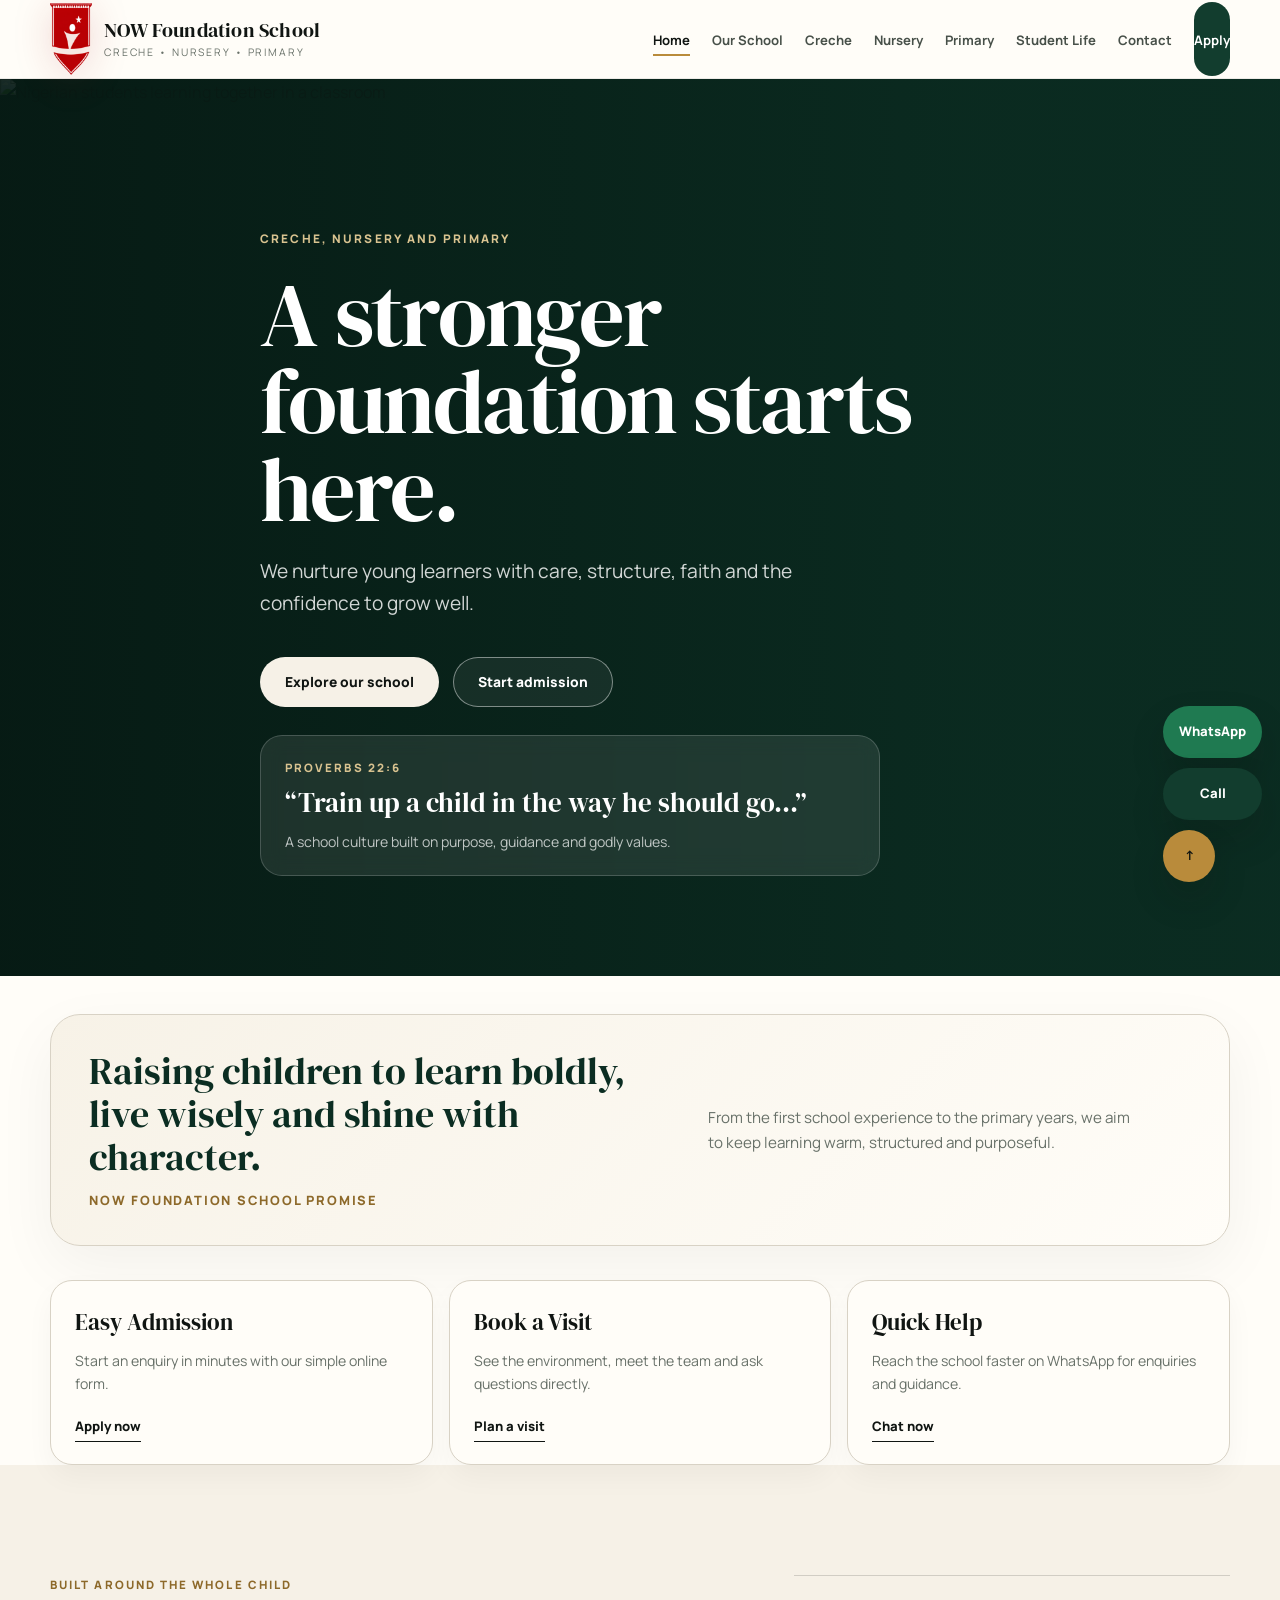
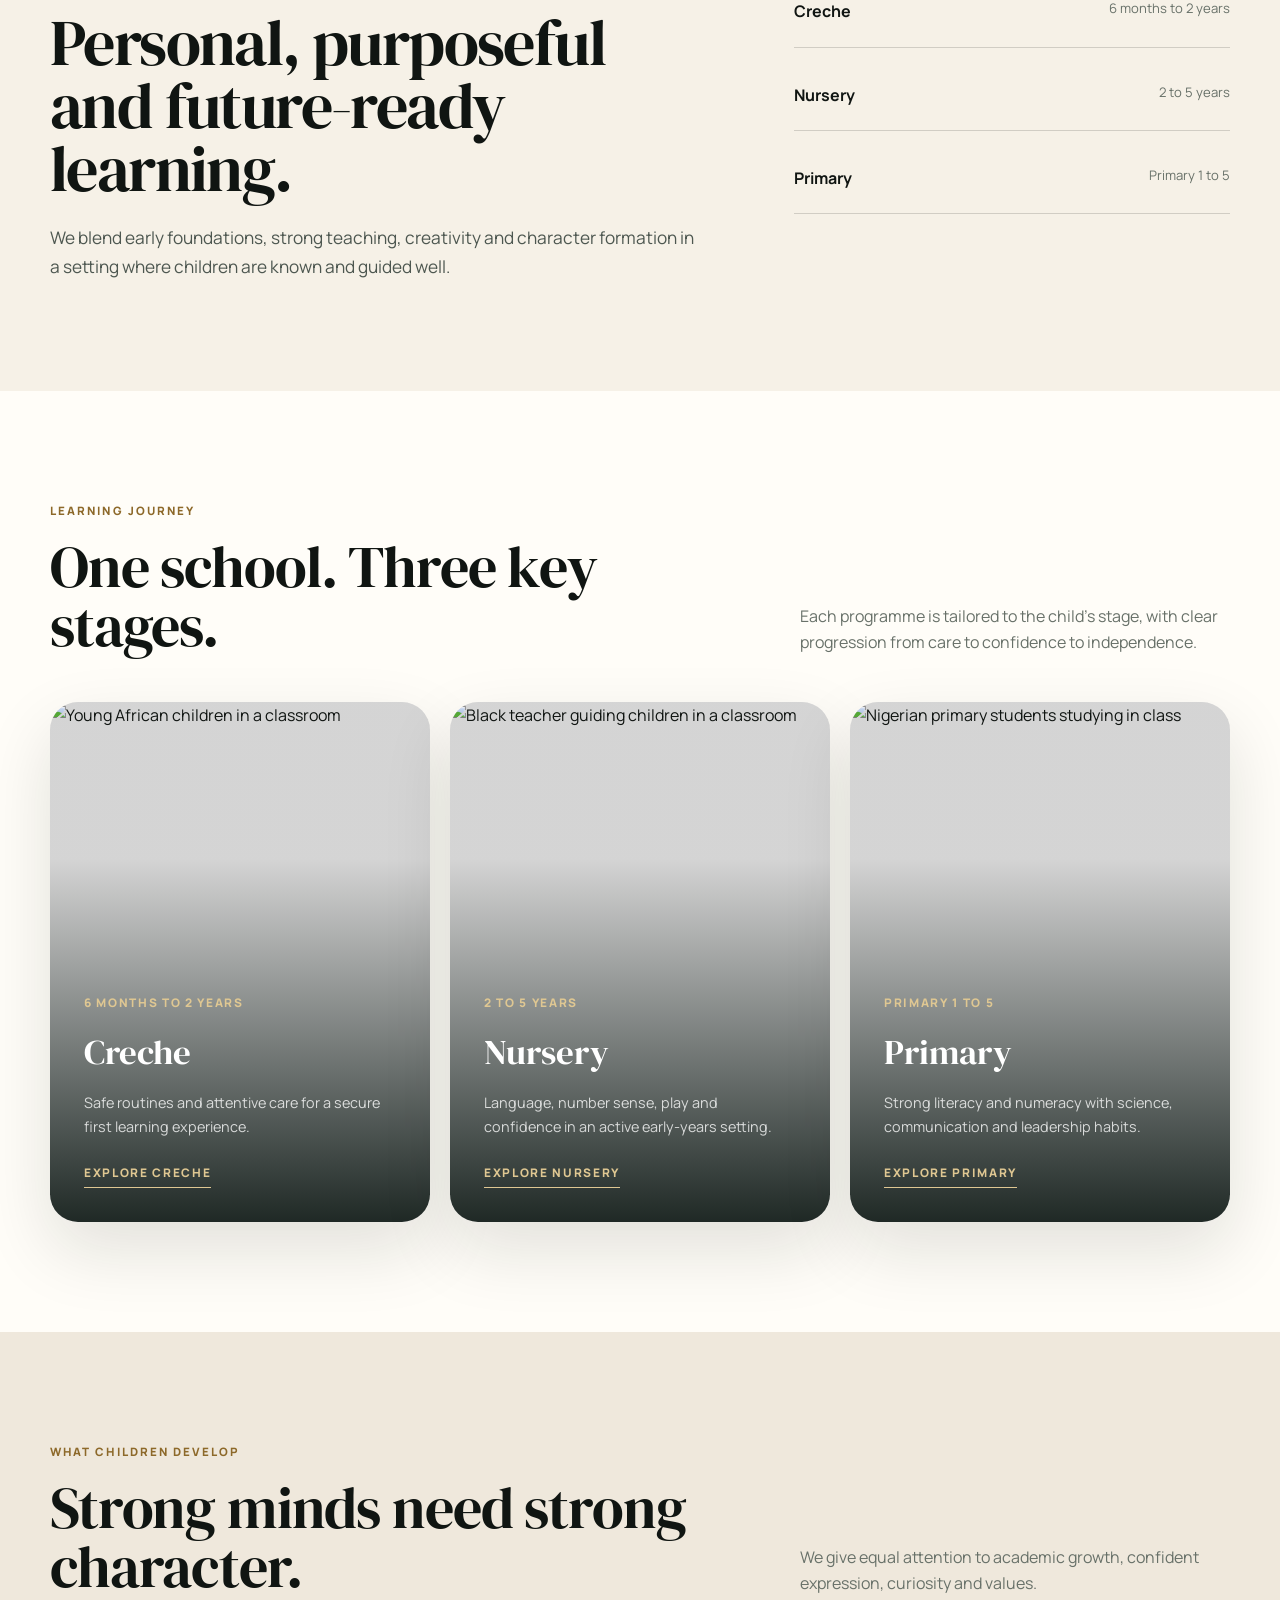
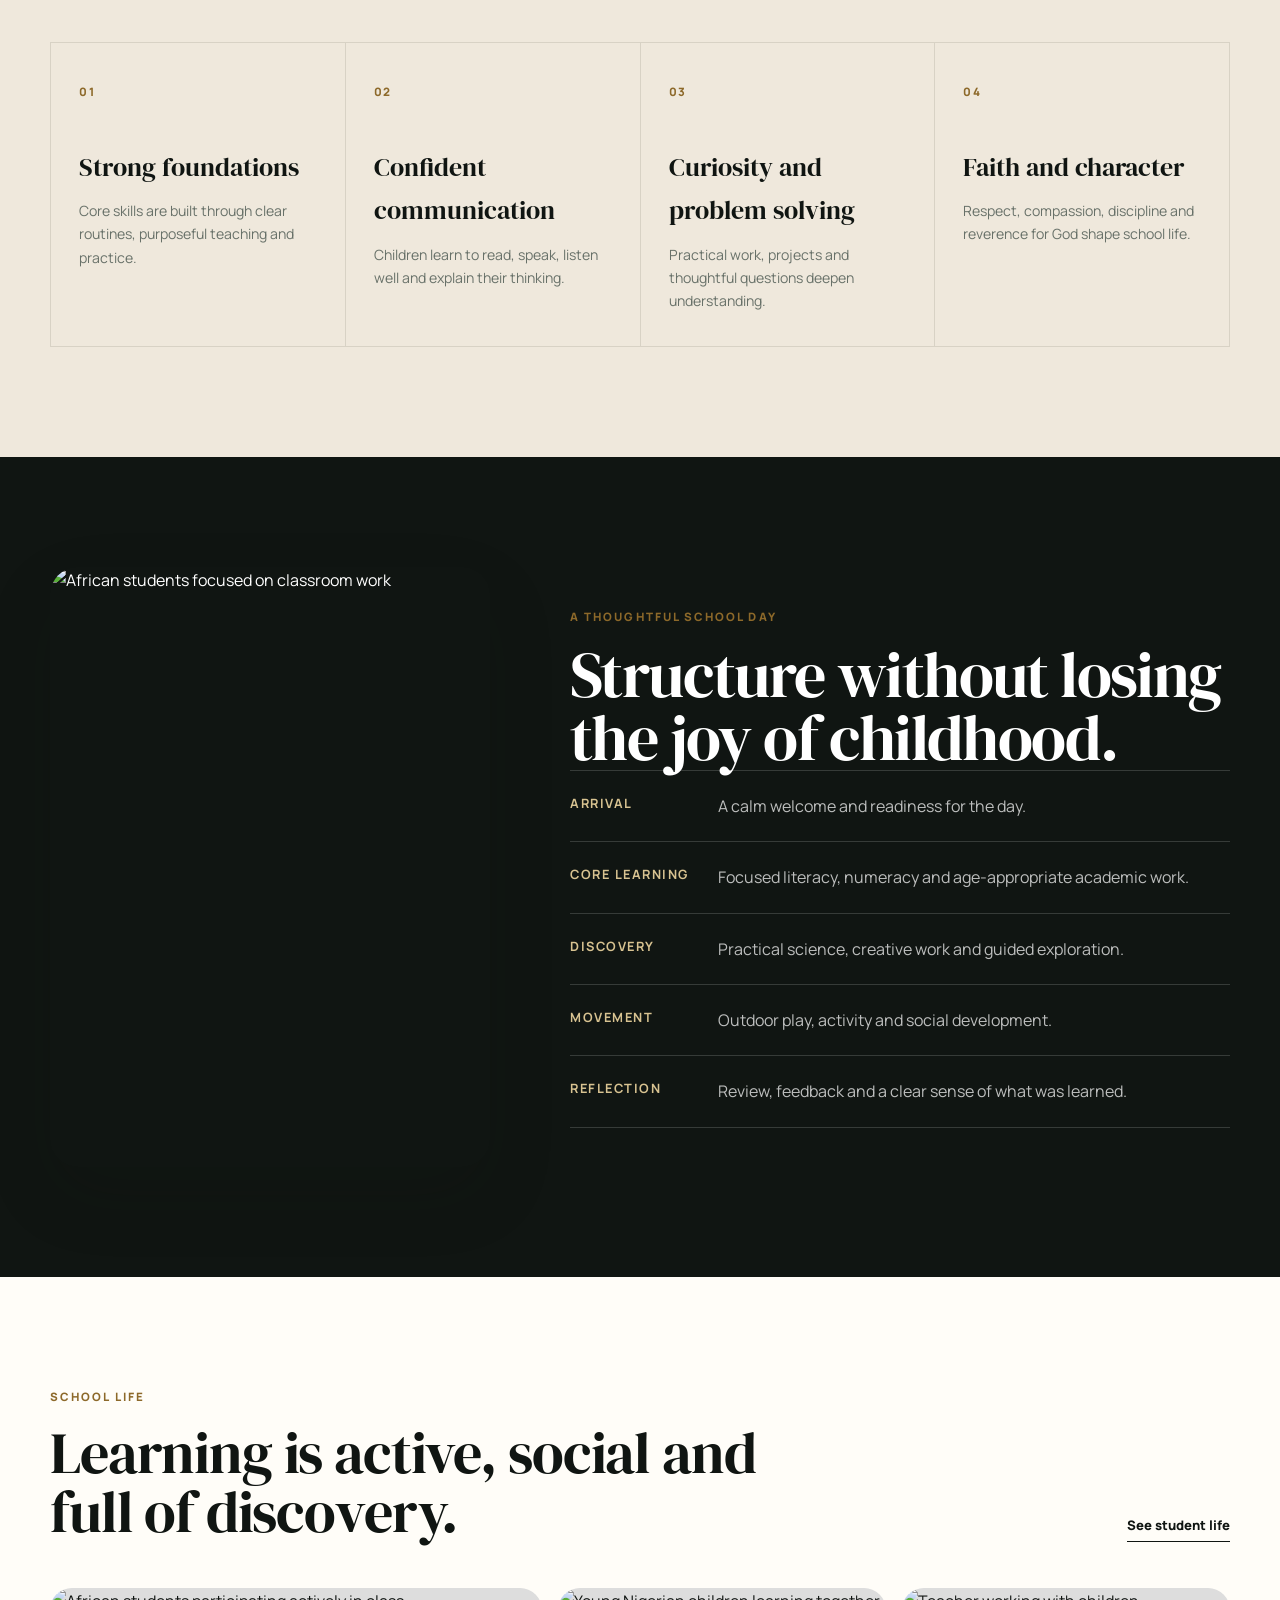
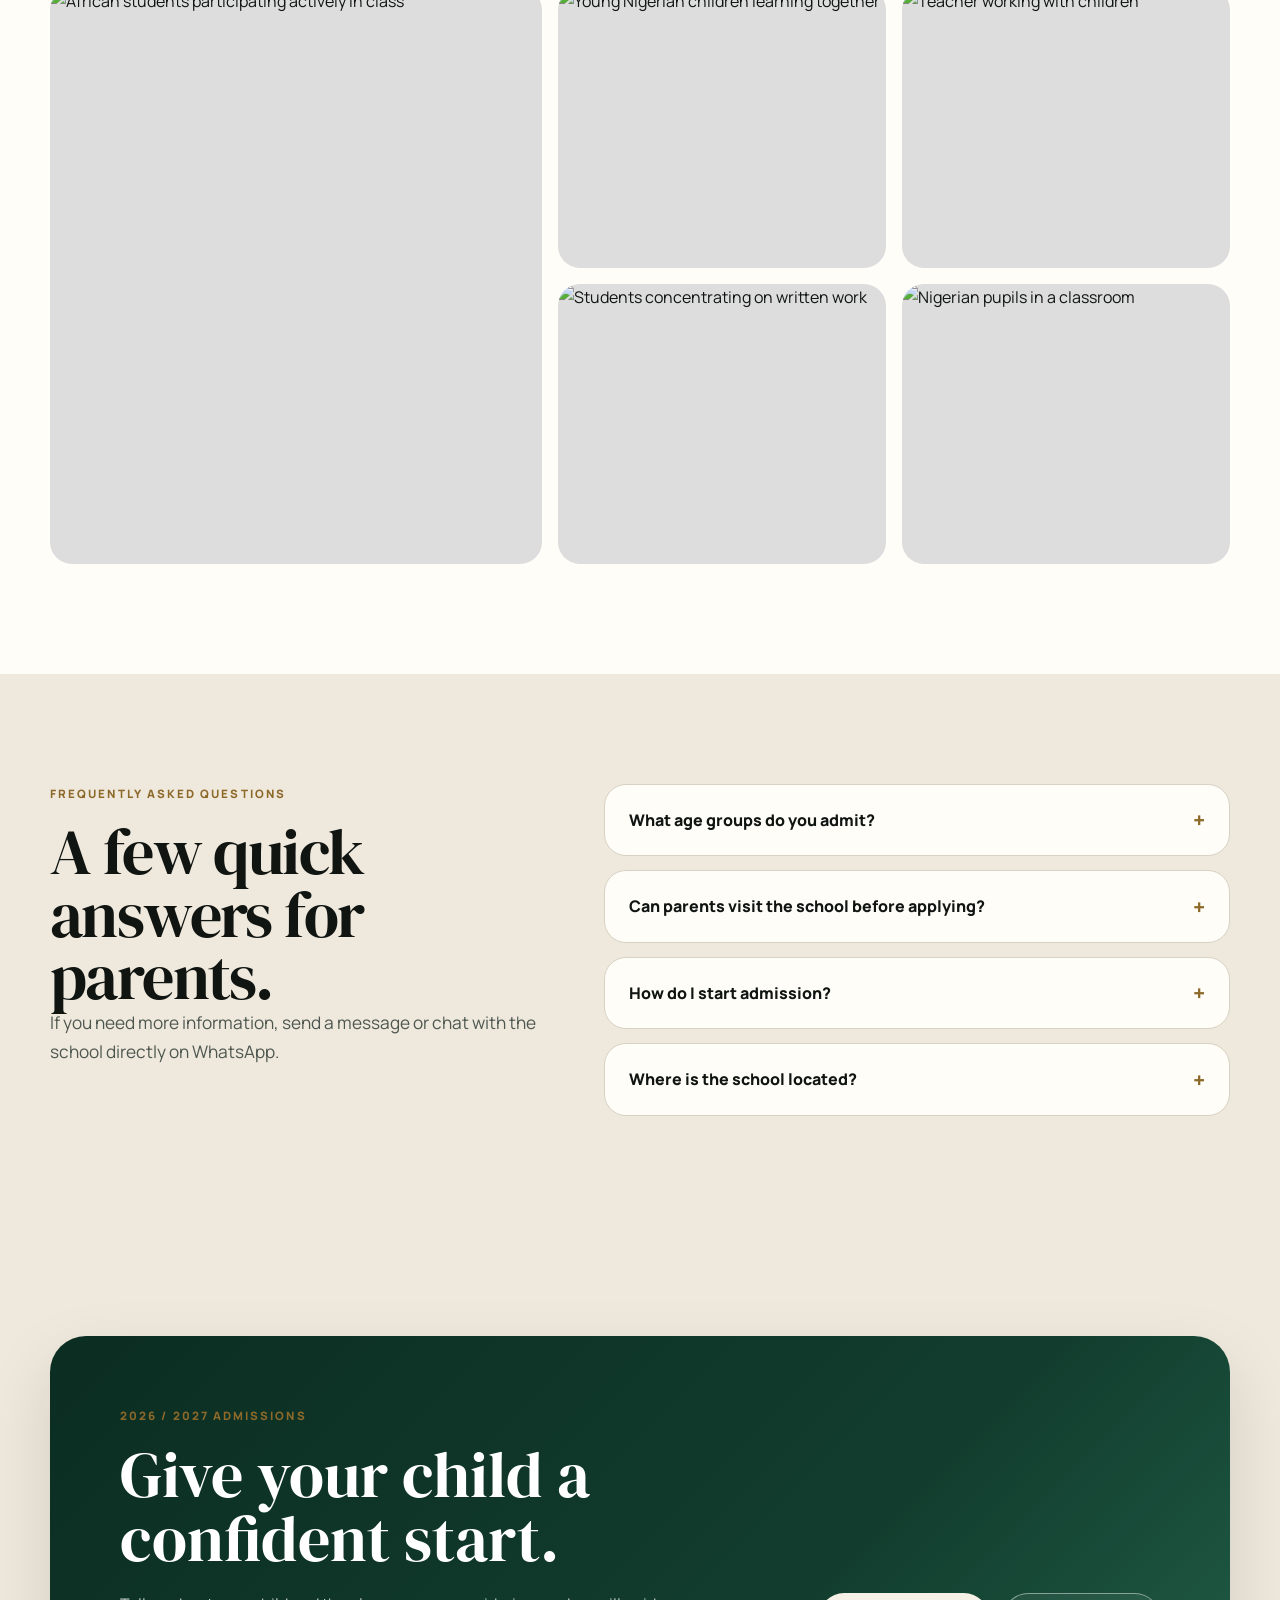
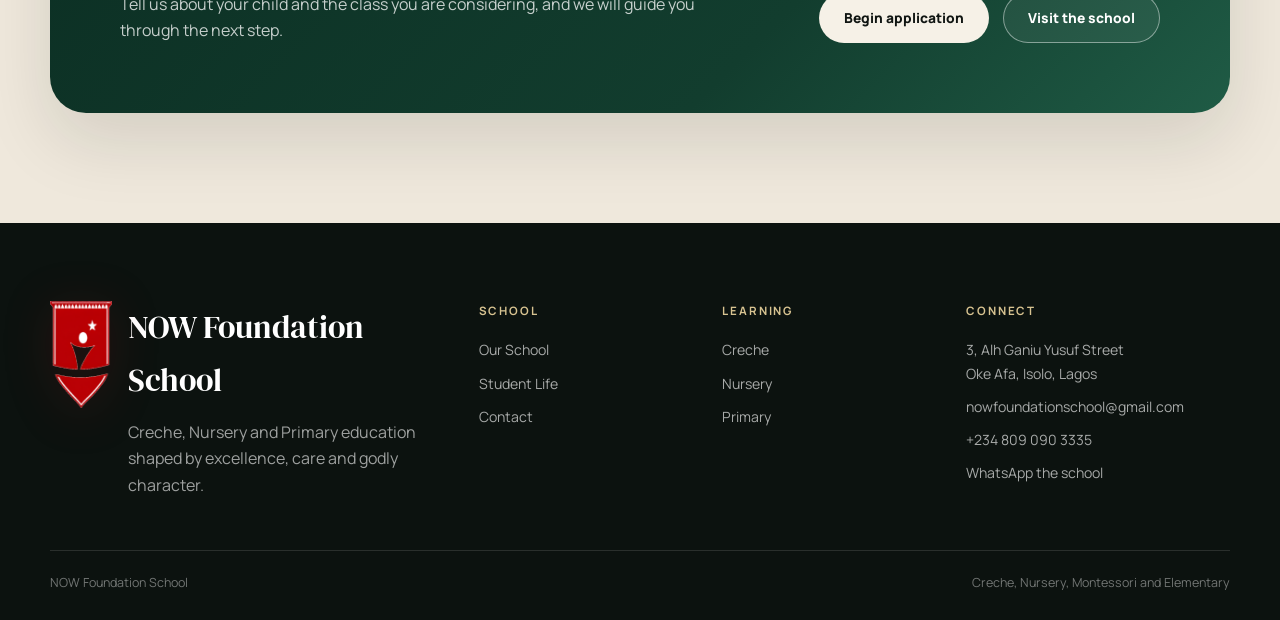
==== index.html @ 66f833e1 "Initial commit" ====
<!doctype html>
<html lang="en">
<head>
  <meta charset="utf-8">
  <meta name="viewport" content="width=device-width,initial-scale=1">
  <meta name="description" content="NOW Foundation School provides child-centred Creche, Nursery and Primary education in Lagos.">
  <meta name="theme-color" content="#123d2e">
  <title>NOW Foundation School | Creche, Nursery and Primary in Lagos</title>
  <link rel="stylesheet" href="assets/css/site.css">
</head>
<body data-page="home">
<a class="skip-link" href="#main">Skip to main content</a>
<header class="site-header">
  <div class="container nav-shell">
    <a class="brand" href="index.html" aria-label="NOW Foundation School home">
      <img class="brand-mark" src="assets/images/logo-symbol.png" alt="NOW Foundation School logo">
      <span class="brand-text">
        <strong>NOW Foundation School</strong>
        <span>Creche • Nursery • Primary</span>
      </span>
    </a>
    <button class="menu-button" type="button" aria-expanded="false" aria-label="Open navigation" data-menu-button><span></span></button>
    <nav class="main-nav" aria-label="Primary navigation" data-main-nav><a href="index.html" data-nav="home">Home</a><a href="about.html" data-nav="about">Our School</a><a href="creche.html" data-nav="creche">Creche</a><a href="nursery.html" data-nav="nursery">Nursery</a><a href="primary.html" data-nav="primary">Primary</a><a href="student-life.html" data-nav="student-life">Student Life</a><a href="contact.html" data-nav="contact">Contact</a><a class="nav-cta" href="admissions.html" data-nav="admissions">Apply</a></nav>
  </div>
</header>
<main id="main">
<section class="hero">
  <div class="hero-media"><img src="https://images.pexels.com/photos/34162709/pexels-photo-34162709.jpeg?auto=compress&cs=tinysrgb&w=1800" alt="Nigerian students learning together in a classroom"></div>
  <div class="container hero-copy">
    <span class="kicker">Creche, Nursery and Primary</span>
    <h1>A stronger foundation starts here.</h1>
    <p>We nurture young learners with care, structure, faith and the confidence to grow well.</p>
    <div class="actions"><a class="button button-primary" href="about.html">Explore our school</a><a class="button button-secondary" href="admissions.html">Start admission</a></div>
    <div class="hero-verse">
      <span>Proverbs 22:6</span>
      <strong>“Train up a child in the way he should go...”</strong>
      <p>A school culture built on purpose, guidance and godly values.</p>
    </div>
  </div>
</section>

<section class="quote-band">
  <div class="container reveal">
    <div class="quote-panel">
      <div>
        <blockquote>Raising children to learn boldly, live wisely and shine with character.</blockquote>
        <cite>NOW Foundation School Promise</cite>
      </div>
      <p class="quote-note">From the first school experience to the primary years, we aim to keep learning warm, structured and purposeful.</p>
    </div>
    <div class="quick-links">
      <a class="quick-link-card" href="admissions.html"><h3>Easy Admission</h3><p>Start an enquiry in minutes with our simple online form.</p><span class="text-link">Apply now</span></a>
      <a class="quick-link-card" href="contact.html"><h3>Book a Visit</h3><p>See the environment, meet the team and ask questions directly.</p><span class="text-link">Plan a visit</span></a>
      <a class="quick-link-card" href="https://wa.me/2348090903335" target="_blank" rel="noopener"><h3>Quick Help</h3><p>Reach the school faster on WhatsApp for enquiries and guidance.</p><span class="text-link">Chat now</span></a>
    </div>
  </div>
</section>

<section class="home-intro">
  <div class="container intro-grid reveal">
    <div>
      <div class="eyebrow">Built around the whole child</div>
      <h2 class="display">Personal, purposeful and future-ready learning.</h2>
      <p class="lead">We blend early foundations, strong teaching, creativity and character formation in a setting where children are known and guided well.</p>
    </div>
    <div class="stage-stack">
      <div class="stage-row"><strong>Creche</strong><span>6 months to 2 years</span></div>
      <div class="stage-row"><strong>Nursery</strong><span>2 to 5 years</span></div>
      <div class="stage-row"><strong>Primary</strong><span>Primary 1 to 5</span></div>
    </div>
  </div>
</section>

<section class="section">
  <div class="container">
    <div class="section-head reveal"><div><div class="eyebrow">Learning journey</div><h2>One school. Three key stages.</h2></div><p>Each programme is tailored to the child's stage, with clear progression from care to confidence to independence.</p></div>
    <div class="program-grid">
      <a class="program-card reveal" href="creche.html"><img src="https://images.pexels.com/photos/12448839/pexels-photo-12448839.jpeg?auto=compress&cs=tinysrgb&w=1400" alt="Young African children in a classroom"><div class="program-card-content"><span>6 months to 2 years</span><h3>Creche</h3><p>Safe routines and attentive care for a secure first learning experience.</p><span class="text-link">Explore Creche</span></div></a>
      <a class="program-card reveal" href="nursery.html"><img src="https://images.pexels.com/photos/5905919/pexels-photo-5905919.jpeg?auto=compress&cs=tinysrgb&w=1400" alt="Black teacher guiding children in a classroom"><div class="program-card-content"><span>2 to 5 years</span><h3>Nursery</h3><p>Language, number sense, play and confidence in an active early-years setting.</p><span class="text-link">Explore Nursery</span></div></a>
      <a class="program-card reveal" href="primary.html"><img src="https://images.pexels.com/photos/6346833/pexels-photo-6346833.jpeg?auto=compress&cs=tinysrgb&w=1600" alt="Nigerian primary students studying in class"><div class="program-card-content"><span>Primary 1 to 5</span><h3>Primary</h3><p>Strong literacy and numeracy with science, communication and leadership habits.</p><span class="text-link">Explore Primary</span></div></a>
    </div>
  </div>
</section>

<section class="section section-soft">
  <div class="container">
    <div class="section-head reveal"><div><div class="eyebrow">What children develop</div><h2>Strong minds need strong character.</h2></div><p>We give equal attention to academic growth, confident expression, curiosity and values.</p></div>
    <div class="pillars reveal">
      <div class="pillar"><span class="number">01</span><h3>Strong foundations</h3><p>Core skills are built through clear routines, purposeful teaching and practice.</p></div>
      <div class="pillar"><span class="number">02</span><h3>Confident communication</h3><p>Children learn to read, speak, listen well and explain their thinking.</p></div>
      <div class="pillar"><span class="number">03</span><h3>Curiosity and problem solving</h3><p>Practical work, projects and thoughtful questions deepen understanding.</p></div>
      <div class="pillar"><span class="number">04</span><h3>Faith and character</h3><p>Respect, compassion, discipline and reverence for God shape school life.</p></div>
    </div>
  </div>
</section>

<section class="section section-dark">
  <div class="container day-layout">
    <div class="day-image reveal"><img src="https://images.pexels.com/photos/9090818/pexels-photo-9090818.jpeg?auto=compress&cs=tinysrgb&w=1400" alt="African students focused on classroom work"></div>
    <div class="reveal">
      <div class="eyebrow">A thoughtful school day</div>
      <h2 class="display">Structure without losing the joy of childhood.</h2>
      <div class="timeline">
        <div class="timeline-row"><strong>Arrival</strong><p>A calm welcome and readiness for the day.</p></div>
        <div class="timeline-row"><strong>Core learning</strong><p>Focused literacy, numeracy and age-appropriate academic work.</p></div>
        <div class="timeline-row"><strong>Discovery</strong><p>Practical science, creative work and guided exploration.</p></div>
        <div class="timeline-row"><strong>Movement</strong><p>Outdoor play, activity and social development.</p></div>
        <div class="timeline-row"><strong>Reflection</strong><p>Review, feedback and a clear sense of what was learned.</p></div>
      </div>
    </div>
  </div>
</section>

<section class="section">
  <div class="container">
    <div class="section-head reveal"><div><div class="eyebrow">School life</div><h2>Learning is active, social and full of discovery.</h2></div><a class="text-link" href="student-life.html">See student life</a></div>
    <div class="gallery-grid reveal">
      <figure><img src="https://images.pexels.com/photos/32293359/pexels-photo-32293359.jpeg?auto=compress&cs=tinysrgb&w=1400" alt="African students participating actively in class"></figure>
      <figure><img src="https://images.pexels.com/photos/12448839/pexels-photo-12448839.jpeg?auto=compress&cs=tinysrgb&w=1400" alt="Young Nigerian children learning together"></figure>
      <figure><img src="https://images.pexels.com/photos/5905919/pexels-photo-5905919.jpeg?auto=compress&cs=tinysrgb&w=1400" alt="Teacher working with children"></figure>
      <figure><img src="https://images.pexels.com/photos/9090818/pexels-photo-9090818.jpeg?auto=compress&cs=tinysrgb&w=1400" alt="Students concentrating on written work"></figure>
      <figure><img src="https://images.pexels.com/photos/6346833/pexels-photo-6346833.jpeg?auto=compress&cs=tinysrgb&w=1600" alt="Nigerian pupils in a classroom"></figure>
    </div>
  </div>
</section>

<section class="section section-soft">
  <div class="container faq-wrap">
    <div class="reveal">
      <div class="eyebrow">Frequently asked questions</div>
      <h2 class="display">A few quick answers for parents.</h2>
      <p class="lead">If you need more information, send a message or chat with the school directly on WhatsApp.</p>
    </div>
    <div class="faq-list reveal">
      <details class="faq-item"><summary>What age groups do you admit?</summary><p>We admit children into Creche, Nursery and Primary levels, depending on age and readiness.</p></details>
      <details class="faq-item"><summary>Can parents visit the school before applying?</summary><p>Yes. Parents can arrange a visit through the contact page or the quick call and WhatsApp buttons.</p></details>
      <details class="faq-item"><summary>How do I start admission?</summary><p>Use the online admission form, then the school can guide you on the next step.</p></details>
      <details class="faq-item"><summary>Where is the school located?</summary><p>3, Alh Ganiu Yusuf Street, Oke Afa, Isolo, Lagos.</p></details>
    </div>
  </div>
</section>

<section class="section section-soft"><div class="container"><div class="cta-panel reveal"><div><div class="eyebrow">2026 / 2027 admissions</div><h2>Give your child a confident start.</h2><p>Tell us about your child and the class you are considering, and we will guide you through the next step.</p></div><div class="actions"><a class="button button-primary" href="admissions.html">Begin application</a><a class="button button-secondary" href="contact.html">Visit the school</a></div></div></div></section>
</main>
<footer class="site-footer">
  <div class="container footer-grid">
    <div class="footer-brand">
      <img class="footer-mark" src="assets/images/logo-symbol.png" alt="NOW Foundation School logo">
      <div>
        <h2>NOW Foundation School</h2>
        <p>Creche, Nursery and Primary education shaped by excellence, care and godly character.</p>
      </div>
    </div>
    <div class="footer-col">
      <h3>School</h3>
      <a href="about.html">Our School</a>
      <a href="student-life.html">Student Life</a>
      <a href="contact.html">Contact</a>
    </div>
    <div class="footer-col">
      <h3>Learning</h3>
      <a href="creche.html">Creche</a>
      <a href="nursery.html">Nursery</a>
      <a href="primary.html">Primary</a>
    </div>
    <div class="footer-col">
      <h3>Connect</h3>
      <p>3, Alh Ganiu Yusuf Street<br>Oke Afa, Isolo, Lagos</p>
      <a href="mailto:nowfoundationschool@gmail.com">nowfoundationschool@gmail.com</a>
      <a href="tel:+2348090903335">+234 809 090 3335</a>
      <a href="https://wa.me/2348090903335" target="_blank" rel="noopener">WhatsApp the school</a>
    </div>
  </div>
  <div class="container footer-bottom">
    <span>NOW Foundation School</span>
    <span>Creche, Nursery, Montessori and Elementary</span>
  </div>
</footer>
<script src="assets/js/site.js"></script>
</body>
</html>
---- assets/css/site.css ----
@import url('https://fonts.googleapis.com/css2?family=DM+Serif+Display&family=Manrope:wght@400;500;600;700;800&display=swap');

:root{
  --ink:#101512;
  --forest:#123d2e;
  --forest-deep:#0b2d22;
  --leaf:#2a6a50;
  --cream:#f6f1e7;
  --paper:#fffdf8;
  --sand:#e6dcc9;
  --gold:#b98b3b;
  --gold-deep:#8d692a;
  --muted:#687169;
  --line:#d8d2c5;
  --white:#ffffff;
  --danger:#8a2d2d;
  --success:#1f684c;
  --shadow:0 28px 70px rgba(16,21,18,.12);
  --radius:28px;
  --radius-sm:18px;
  --max:1180px;
}

*{box-sizing:border-box;margin:0;padding:0}
html{scroll-behavior:smooth}
body{font-family:'Manrope',system-ui,sans-serif;background:var(--paper);color:var(--ink);line-height:1.65;-webkit-font-smoothing:antialiased}
img{display:block;max-width:100%}
a{color:inherit;text-decoration:none}
button,input,select,textarea{font:inherit}
button{cursor:pointer}
::selection{background:var(--sand);color:var(--ink)}

.skip-link{position:fixed;left:18px;top:-80px;z-index:999;background:var(--ink);color:var(--white);padding:12px 16px;border-radius:10px;transition:top .2s}
.skip-link:focus{top:18px}
.container{width:min(var(--max),calc(100% - 40px));margin-inline:auto}

.site-header{position:sticky;top:0;z-index:80;background:rgba(255,253,248,.94);backdrop-filter:blur(16px);border-bottom:1px solid rgba(16,21,18,.08)}
.nav-shell{height:78px;display:flex;align-items:center;justify-content:space-between;gap:28px}
.brand{display:flex;align-items:center;gap:12px;line-height:1.05;min-width:max-content}
.brand-mark{width:42px;height:auto;flex:0 0 auto;filter:drop-shadow(0 8px 18px rgba(163,18,18,.18))}
.brand-text{display:flex;flex-direction:column}
.brand strong{font-family:'DM Serif Display',serif;font-size:1.28rem;font-weight:400;letter-spacing:.01em}
.brand-text span{font-size:.65rem;text-transform:uppercase;letter-spacing:.18em;color:var(--muted);margin-top:5px}
.main-nav{display:flex;align-items:center;gap:22px}
.main-nav a{font-size:.82rem;font-weight:700;color:#475049;position:relative;padding:28px 0 25px}
.main-nav a:after{content:'';position:absolute;left:0;right:0;bottom:20px;height:2px;background:var(--gold);transform:scaleX(0);transform-origin:left;transition:transform .2s ease}
.main-nav a:hover,.main-nav a[aria-current='page']{color:var(--ink)}
.main-nav a:hover:after,.main-nav a[aria-current='page']:after{transform:scaleX(1)}
.nav-cta{display:inline-flex;align-items:center;justify-content:center;min-height:44px;padding:0 18px;border-radius:999px;background:var(--forest);color:var(--white)!important}
.nav-cta:after{display:none!important}
.nav-cta:hover{background:var(--forest-deep)}
.menu-button{display:none;width:46px;height:46px;border:1px solid var(--line);border-radius:50%;background:var(--paper);position:relative}
.menu-button span,.menu-button:before,.menu-button:after{content:'';position:absolute;left:13px;right:13px;height:2px;background:var(--ink);transition:.2s}
.menu-button span{top:22px}.menu-button:before{top:16px}.menu-button:after{top:28px}
.menu-button[aria-expanded='true'] span{opacity:0}.menu-button[aria-expanded='true']:before{transform:translateY(6px) rotate(45deg)}.menu-button[aria-expanded='true']:after{transform:translateY(-6px) rotate(-45deg)}

.hero{position:relative;min-height:730px;display:flex;align-items:flex-end;overflow:hidden;background:var(--forest-deep)}
.hero-media{position:absolute;inset:0}
.hero-media img{width:100%;height:100%;object-fit:cover;object-position:center 45%}
.hero-media:after{content:'';position:absolute;inset:0;background:linear-gradient(90deg,rgba(6,25,19,.92) 0%,rgba(8,32,24,.73) 43%,rgba(8,32,24,.22) 76%,rgba(8,32,24,.06) 100%)}
.hero-copy{position:relative;z-index:2;width:min(760px,100%);padding:150px 0 100px;color:var(--white)}
.kicker{display:block;font-size:.74rem;text-transform:uppercase;letter-spacing:.18em;font-weight:800;color:#d9c390;margin-bottom:22px}
.hero h1,.page-hero h1,.display{font-family:'DM Serif Display',serif;font-weight:400;letter-spacing:-.025em;line-height:.98}
.hero h1{font-size:clamp(3.4rem,7vw,6.8rem);max-width:760px}
.hero p{font-size:clamp(1rem,1.6vw,1.2rem);max-width:620px;color:rgba(255,255,255,.82);margin-top:22px}
.hero-verse{margin-top:28px;max-width:620px;padding:22px 24px;border-radius:22px;background:rgba(255,255,255,.09);border:1px solid rgba(255,255,255,.18);backdrop-filter:blur(10px)}
.hero-verse span{display:block;font-size:.72rem;text-transform:uppercase;letter-spacing:.18em;color:#d9c390;font-weight:800;margin-bottom:10px}
.hero-verse strong{display:block;font-family:'DM Serif Display',serif;font-size:clamp(1.35rem,2.1vw,2rem);line-height:1.2;font-weight:400}
.hero-verse p{margin-top:10px;font-size:.88rem;color:rgba(255,255,255,.72)}
.actions{display:flex;gap:14px;flex-wrap:wrap;margin-top:38px}
.button{display:inline-flex;align-items:center;justify-content:center;min-height:50px;padding:0 24px;border-radius:999px;font-size:.86rem;font-weight:800;border:1px solid transparent;transition:.2s ease}
.button-primary{background:var(--cream);color:var(--ink)}
.button-primary:hover{background:var(--white);transform:translateY(-2px)}
.button-secondary{border-color:rgba(255,255,255,.45);color:var(--white);background:rgba(255,255,255,.06)}
.button-secondary:hover{background:rgba(255,255,255,.14);border-color:var(--white)}
.button-dark{background:var(--forest);color:var(--white)}
.button-dark:hover{background:var(--forest-deep);transform:translateY(-2px)}
.button-line{border-color:var(--ink);color:var(--ink);background:transparent}
.button-line:hover{background:var(--ink);color:var(--white)}

.home-intro{padding:110px 0;background:var(--cream)}
.intro-grid{display:grid;grid-template-columns:1.2fr .8fr;gap:90px;align-items:start}
.eyebrow{font-size:.72rem;text-transform:uppercase;letter-spacing:.18em;font-weight:800;color:var(--gold-deep);margin-bottom:18px}
.display{font-size:clamp(2.8rem,5vw,5rem);max-width:780px}
.lead{font-size:1.08rem;color:#4d5750;margin-top:24px;max-width:690px}
.stage-stack{display:grid;gap:12px}
.stage-row{display:grid;grid-template-columns:1fr auto;gap:16px;padding:22px 0;border-bottom:1px solid rgba(16,21,18,.16)}
.stage-row:first-child{border-top:1px solid rgba(16,21,18,.16)}
.stage-row strong{font-size:1rem}.stage-row span{font-size:.82rem;color:var(--muted)}

.section{padding:110px 0}
.section-soft{background:#efe8dc}
.section-dark{background:var(--ink);color:var(--white)}
.section-head{display:flex;justify-content:space-between;gap:48px;align-items:end;margin-bottom:46px}
.section-head h2{font-family:'DM Serif Display',serif;font-size:clamp(2.5rem,4.5vw,4.3rem);font-weight:400;line-height:1.02;letter-spacing:-.02em;max-width:760px}
.section-head p{max-width:430px;color:var(--muted)}
.section-dark .section-head p{color:rgba(255,255,255,.66)}

.program-grid{display:grid;grid-template-columns:repeat(3,1fr);gap:20px}
.program-card{position:relative;min-height:520px;border-radius:var(--radius);overflow:hidden;background:#ddd;box-shadow:var(--shadow)}
.program-card img{position:absolute;inset:0;width:100%;height:100%;object-fit:cover;transition:transform .5s ease}
.program-card:after{content:'';position:absolute;inset:0;background:linear-gradient(180deg,rgba(0,0,0,.04) 30%,rgba(5,16,12,.88) 100%)}
.program-card:hover img{transform:scale(1.035)}
.program-card-content{position:absolute;z-index:2;left:0;right:0;bottom:0;color:var(--white);padding:34px}
.program-card-content span{font-size:.74rem;text-transform:uppercase;letter-spacing:.14em;color:#dfc792;font-weight:800}
.program-card-content h3{font-family:'DM Serif Display',serif;font-size:2.2rem;font-weight:400;margin-top:8px}
.program-card-content p{font-size:.9rem;color:rgba(255,255,255,.78);margin:10px 0 20px}
.text-link{display:inline-flex;align-items:center;gap:10px;font-size:.82rem;font-weight:800;border-bottom:1px solid currentColor;padding-bottom:4px}

.pillars{display:grid;grid-template-columns:repeat(4,1fr);border-top:1px solid var(--line);border-left:1px solid var(--line)}
.pillar{padding:34px 28px;border-right:1px solid var(--line);border-bottom:1px solid var(--line);min-height:240px}
.pillar .number{font-size:.72rem;color:var(--gold-deep);font-weight:800;letter-spacing:.14em}
.pillar h3{font-family:'DM Serif Display',serif;font-size:1.65rem;font-weight:400;margin:42px 0 10px}
.pillar p{font-size:.88rem;color:var(--muted)}

.day-layout{display:grid;grid-template-columns:.8fr 1.2fr;gap:80px;align-items:center}
.day-image{border-radius:var(--radius);overflow:hidden;min-height:600px;box-shadow:var(--shadow)}
.day-image img{width:100%;height:600px;object-fit:cover}
.timeline{display:grid}
.timeline-row{display:grid;grid-template-columns:120px 1fr;gap:28px;padding:22px 0;border-bottom:1px solid rgba(255,255,255,.16)}
.timeline-row:first-child{border-top:1px solid rgba(255,255,255,.16)}
.timeline-row strong{font-size:.8rem;color:#d8c391;text-transform:uppercase;letter-spacing:.12em}
.timeline-row p{color:rgba(255,255,255,.72)}

.gallery-grid{display:grid;grid-template-columns:1.2fr .8fr .8fr;grid-template-rows:280px 280px;gap:16px}
.gallery-grid figure{overflow:hidden;border-radius:22px;background:#ddd}
.gallery-grid figure:first-child{grid-row:1/3}
.gallery-grid img{width:100%;height:100%;object-fit:cover;transition:transform .5s ease}
.gallery-grid figure:hover img{transform:scale(1.04)}

.quote-band{padding:38px 0 0;background:var(--paper)}
.quote-panel{background:linear-gradient(135deg,#f7f2e7,#fffdf8);border:1px solid var(--line);border-radius:30px;padding:34px 38px;display:grid;grid-template-columns:1.1fr .9fr;gap:28px;align-items:center;box-shadow:0 20px 60px rgba(16,21,18,.05)}
.quote-panel blockquote{font-family:'DM Serif Display',serif;font-size:clamp(1.8rem,3vw,3rem);line-height:1.12;color:var(--forest-deep)}
.quote-panel cite{display:block;margin-top:12px;font-style:normal;font-size:.8rem;font-weight:800;letter-spacing:.14em;text-transform:uppercase;color:var(--gold-deep)}
.quote-note{color:var(--muted);font-size:.95rem;max-width:430px}
.quick-links{display:grid;grid-template-columns:repeat(3,1fr);gap:16px;margin-top:34px}
.quick-link-card{padding:22px 24px;border:1px solid var(--line);border-radius:22px;background:var(--paper);box-shadow:0 12px 28px rgba(16,21,18,.04)}
.quick-link-card h3{font-family:'DM Serif Display',serif;font-size:1.45rem;font-weight:400;margin-bottom:8px}
.quick-link-card p{font-size:.88rem;color:var(--muted);margin-bottom:16px}
.faq-wrap{display:grid;grid-template-columns:.9fr 1.1fr;gap:42px;align-items:start}
.faq-wrap .lead{margin-top:0}
.faq-list{display:grid;gap:14px}
.faq-item{border:1px solid var(--line);border-radius:22px;background:var(--paper);overflow:hidden}
.faq-item summary{list-style:none;cursor:pointer;padding:22px 24px;font-weight:800;display:flex;align-items:center;justify-content:space-between;gap:20px}
.faq-item summary::-webkit-details-marker{display:none}
.faq-item summary::after{content:'+';font-size:1.35rem;color:var(--gold-deep);line-height:1}
.faq-item[open] summary::after{content:'−'}
.faq-item p{padding:0 24px 22px;color:var(--muted);font-size:.92rem}
.floating-actions{position:fixed;right:18px;bottom:18px;z-index:70;display:grid;gap:10px}
.float-button{display:inline-flex;align-items:center;justify-content:center;min-width:52px;min-height:52px;padding:0 16px;border-radius:999px;background:var(--forest);color:var(--white);box-shadow:0 18px 34px rgba(16,21,18,.18);font-size:.82rem;font-weight:800}
.float-button:hover{background:var(--forest-deep)}
.float-button.whatsapp{background:#1f7a51}
.float-button.top{width:52px;padding:0;border:0;background:var(--gold);color:var(--ink);opacity:0;pointer-events:none;transform:translateY(12px);transition:opacity .2s ease,transform .2s ease,background .2s ease}
.float-button.top.is-visible{opacity:1;pointer-events:auto;transform:translateY(0)}
.float-button.top:hover{background:#c79a48}

.cta-panel{background:linear-gradient(135deg,var(--forest-deep),var(--forest) 65%,#1f5b45);color:var(--white);padding:70px;border-radius:36px;display:grid;grid-template-columns:1.2fr .8fr;gap:60px;align-items:end;box-shadow:var(--shadow)}
.cta-panel h2{font-family:'DM Serif Display',serif;font-size:clamp(2.8rem,5vw,5rem);font-weight:400;line-height:1}
.cta-panel p{color:rgba(255,255,255,.76);margin-top:20px;max-width:650px}
.cta-panel .actions{justify-content:flex-end}

.page-hero{background:linear-gradient(135deg,var(--forest-deep),var(--forest));color:var(--white);padding:110px 0 70px}
.page-hero-grid{display:grid;grid-template-columns:1fr .9fr;gap:70px;align-items:end}
.page-hero h1{font-size:clamp(3.2rem,6vw,6rem)}
.page-hero p{font-size:1.08rem;color:rgba(255,255,255,.75);margin-top:24px;max-width:640px}
.page-hero-image{height:430px;border-radius:28px;overflow:hidden;box-shadow:0 30px 80px rgba(0,0,0,.22)}
.page-hero-image img{width:100%;height:100%;object-fit:cover}

.editorial{display:grid;grid-template-columns:.72fr 1.28fr;gap:80px}
.editorial aside{position:sticky;top:110px;align-self:start}
.editorial aside p{color:var(--muted);max-width:300px}
.editorial-copy h2{font-family:'DM Serif Display',serif;font-size:clamp(2.4rem,4vw,4rem);font-weight:400;line-height:1.04;margin-bottom:26px}
.editorial-copy h3{font-size:1rem;text-transform:uppercase;letter-spacing:.12em;margin:44px 0 12px}
.editorial-copy p{color:#4f5951;margin-bottom:18px}
.editorial-copy ul{list-style:none;display:grid;gap:13px;margin-top:18px}
.editorial-copy li{padding-left:20px;position:relative;color:#4f5951}
.editorial-copy li:before{content:'';position:absolute;left:0;top:.72em;width:7px;height:7px;border-radius:50%;background:var(--gold)}

.split-section{display:grid;grid-template-columns:1fr 1fr;gap:70px;align-items:center}
.split-image{border-radius:var(--radius);overflow:hidden;min-height:560px;box-shadow:var(--shadow)}
.split-image img{width:100%;height:560px;object-fit:cover}
.split-copy h2{font-family:'DM Serif Display',serif;font-size:clamp(2.6rem,4.6vw,4.4rem);font-weight:400;line-height:1.03;margin-bottom:22px}
.split-copy p{color:var(--muted);margin-bottom:20px}

.curriculum-grid{display:grid;grid-template-columns:repeat(2,1fr);gap:18px}
.curriculum-card{padding:30px;border:1px solid var(--line);border-radius:22px;background:var(--paper)}
.curriculum-card h3{font-family:'DM Serif Display',serif;font-size:1.8rem;font-weight:400;margin-bottom:10px}
.curriculum-card p{color:var(--muted);font-size:.92rem}

.table-wrap{overflow:auto;border:1px solid var(--line);border-radius:22px;background:var(--paper)}
table{width:100%;border-collapse:collapse;min-width:680px}
th,td{text-align:left;padding:18px 20px;border-bottom:1px solid var(--line);vertical-align:top}
th{font-size:.72rem;text-transform:uppercase;letter-spacing:.12em;color:var(--gold-deep);background:#f2ece2}
td{font-size:.92rem;color:#4f5951}
tr:last-child td{border-bottom:0}

.admission-steps{display:grid;grid-template-columns:repeat(4,1fr);gap:14px}
.step{padding:28px;border:1px solid var(--line);border-radius:22px;background:var(--paper)}
.step span{display:block;font-size:.72rem;font-weight:800;color:var(--gold-deep);letter-spacing:.14em;margin-bottom:40px}
.step h3{font-family:'DM Serif Display',serif;font-size:1.65rem;font-weight:400;margin-bottom:8px}
.step p{font-size:.88rem;color:var(--muted)}

.form-shell{display:grid;grid-template-columns:.72fr 1.28fr;gap:70px;align-items:start}
.form-note{padding:36px;border-radius:24px;background:var(--forest);color:var(--white);position:sticky;top:110px}
.form-note h2{font-family:'DM Serif Display',serif;font-size:2.2rem;font-weight:400}
.form-note p{color:rgba(255,255,255,.72);margin-top:14px}
.form-note dl{display:grid;gap:18px;margin-top:32px}
.form-note dt{font-size:.7rem;text-transform:uppercase;letter-spacing:.14em;color:#d8c391;font-weight:800}
.form-note dd{margin-top:3px;color:rgba(255,255,255,.88)}
.form-card{border:1px solid var(--line);border-radius:28px;padding:38px;background:var(--paper);box-shadow:0 20px 60px rgba(16,21,18,.07)}
.form-grid{display:grid;grid-template-columns:1fr 1fr;gap:18px}
.field{display:grid;gap:8px;margin-bottom:18px}
.field.full{grid-column:1/-1}
.field label{font-size:.78rem;font-weight:800;color:#39423b}
.field input,.field select,.field textarea{width:100%;border:1px solid #cbc6ba;border-radius:14px;background:#fff;padding:14px 15px;color:var(--ink);outline:none;transition:border-color .2s,box-shadow .2s}
.field textarea{min-height:120px;resize:vertical}
.field input:focus,.field select:focus,.field textarea:focus{border-color:var(--leaf);box-shadow:0 0 0 3px rgba(42,106,80,.12)}
.form-card button{border:0}
.form-status{min-height:28px;margin-top:14px;font-size:.86rem}
.form-status.is-success{color:var(--success)}
.form-status.is-error{color:var(--danger)}

.contact-grid{display:grid;grid-template-columns:repeat(3,1fr);gap:18px}
.contact-card{padding:32px;border:1px solid var(--line);border-radius:24px;background:var(--paper)}
.contact-card h2{font-family:'DM Serif Display',serif;font-size:1.9rem;font-weight:400;margin-bottom:12px}
.contact-card p,.contact-card a{color:var(--muted)}
.contact-card a{text-decoration:underline;text-underline-offset:4px}

.site-footer{background:#0c120f;color:var(--white);padding:78px 0 26px;margin-top:0}
.footer-grid{display:grid;grid-template-columns:1.45fr .75fr .75fr 1fr;gap:46px;padding-bottom:52px}
.footer-brand{display:flex;gap:16px;align-items:flex-start}
.footer-mark{width:62px;height:auto;flex:0 0 auto;filter:drop-shadow(0 8px 24px rgba(163,18,18,.18))}
.footer-brand h2{font-family:'DM Serif Display',serif;font-size:2rem;font-weight:400}
.footer-brand p{margin-top:12px;color:rgba(255,255,255,.6);max-width:360px}
.footer-col h3{font-size:.72rem;text-transform:uppercase;letter-spacing:.16em;color:#d8c391;margin-bottom:18px}
.footer-col a,.footer-col p{display:block;color:rgba(255,255,255,.64);font-size:.88rem;margin-bottom:10px}
.footer-col a:hover{color:var(--white)}
.footer-bottom{border-top:1px solid rgba(255,255,255,.12);padding-top:22px;display:flex;justify-content:space-between;gap:20px;color:rgba(255,255,255,.42);font-size:.78rem}

.reveal{opacity:0;transform:translateY(18px);transition:opacity .6s ease,transform .6s ease}
.reveal.is-visible{opacity:1;transform:none}

@media(max-width:1040px){
  .main-nav{gap:14px}.main-nav a{font-size:.76rem}.nav-cta{padding-inline:14px}
  .intro-grid,.day-layout,.page-hero-grid,.editorial,.split-section,.form-shell,.cta-panel{grid-template-columns:1fr}
  .intro-grid,.day-layout,.page-hero-grid,.editorial,.split-section,.form-shell{gap:46px}
  .editorial aside,.form-note{position:static}
  .program-grid{grid-template-columns:1fr 1fr}.program-card:last-child{grid-column:1/-1;min-height:430px}
  .quote-panel,.faq-wrap{grid-template-columns:1fr}
  .quick-links{grid-template-columns:1fr 1fr}
  .pillars{grid-template-columns:1fr 1fr}
  .admission-steps{grid-template-columns:1fr 1fr}
  .gallery-grid{grid-template-columns:1fr 1fr;grid-template-rows:280px 280px 280px}.gallery-grid figure:first-child{grid-row:1/3}.gallery-grid figure:last-child{grid-column:1/-1}
  .cta-panel .actions{justify-content:flex-start}
  .footer-grid{grid-template-columns:1.3fr 1fr 1fr}
  .footer-grid .footer-col:last-child{grid-column:1/-1}
}

@media(max-width:860px){
  .menu-button{display:block}
  .main-nav{position:fixed;inset:78px 0 auto 0;background:var(--paper);border-bottom:1px solid var(--line);padding:18px 20px 24px;display:none;flex-direction:column;align-items:stretch;gap:0;box-shadow:0 24px 50px rgba(16,21,18,.1)}
  .main-nav.is-open{display:flex}
  .main-nav a{padding:15px 4px;border-bottom:1px solid rgba(16,21,18,.08);font-size:.92rem}
  .main-nav a:after{display:none}
  .main-nav .nav-cta{margin-top:14px;border-bottom:0}
  .hero{min-height:680px}.hero-copy{padding:130px 0 80px}.hero-media:after{background:linear-gradient(90deg,rgba(6,25,19,.92),rgba(8,32,24,.62))}
  .section,.home-intro{padding:82px 0}.section-head{display:block}.section-head p{margin-top:20px}
  .contact-grid{grid-template-columns:1fr}
  .footer-grid{grid-template-columns:1fr 1fr}.footer-brand{grid-column:1/-1}.footer-grid .footer-col:last-child{grid-column:auto}
}

@media(max-width:640px){
  .container{width:min(100% - 28px,var(--max))}
  .nav-shell{height:70px}.main-nav{inset:70px 0 auto 0}
  .brand{gap:10px}.brand-mark{width:36px}.brand strong{font-size:1.12rem}.brand-text span{font-size:.56rem}
  .hero{min-height:620px}.hero h1{font-size:clamp(3rem,15vw,4.7rem)}.hero-copy{padding:110px 0 62px}
  .actions{flex-direction:column;align-items:stretch}.button{width:100%}
  .program-grid,.pillars,.admission-steps,.curriculum-grid,.form-grid,.footer-grid,.quick-links{grid-template-columns:1fr}
  .program-card,.program-card:last-child{grid-column:auto;min-height:460px}
  .pillar{min-height:auto}.pillar h3{margin-top:28px}
  .day-image,.day-image img,.split-image,.split-image img{min-height:0;height:420px}
  .timeline-row{grid-template-columns:1fr;gap:8px}
  .gallery-grid{display:grid;grid-template-columns:1fr;grid-template-rows:repeat(5,250px)}.gallery-grid figure:first-child,.gallery-grid figure:last-child{grid-row:auto;grid-column:auto}
  .cta-panel{padding:42px 26px;border-radius:26px}
  .hero-verse,.quote-panel{padding:24px 22px}
  .floating-actions{right:12px;bottom:12px}
  .float-button{min-height:48px;min-width:48px}
  .page-hero{padding:80px 0 50px}.page-hero-image{height:320px}
  .form-card{padding:24px}.form-note{padding:28px}
  .footer-grid .footer-col:last-child{grid-column:auto}.footer-bottom{flex-direction:column}
}

@media(prefers-reduced-motion:reduce){
  *{scroll-behavior:auto!important;transition:none!important;animation:none!important}
  .reveal{opacity:1;transform:none}
}
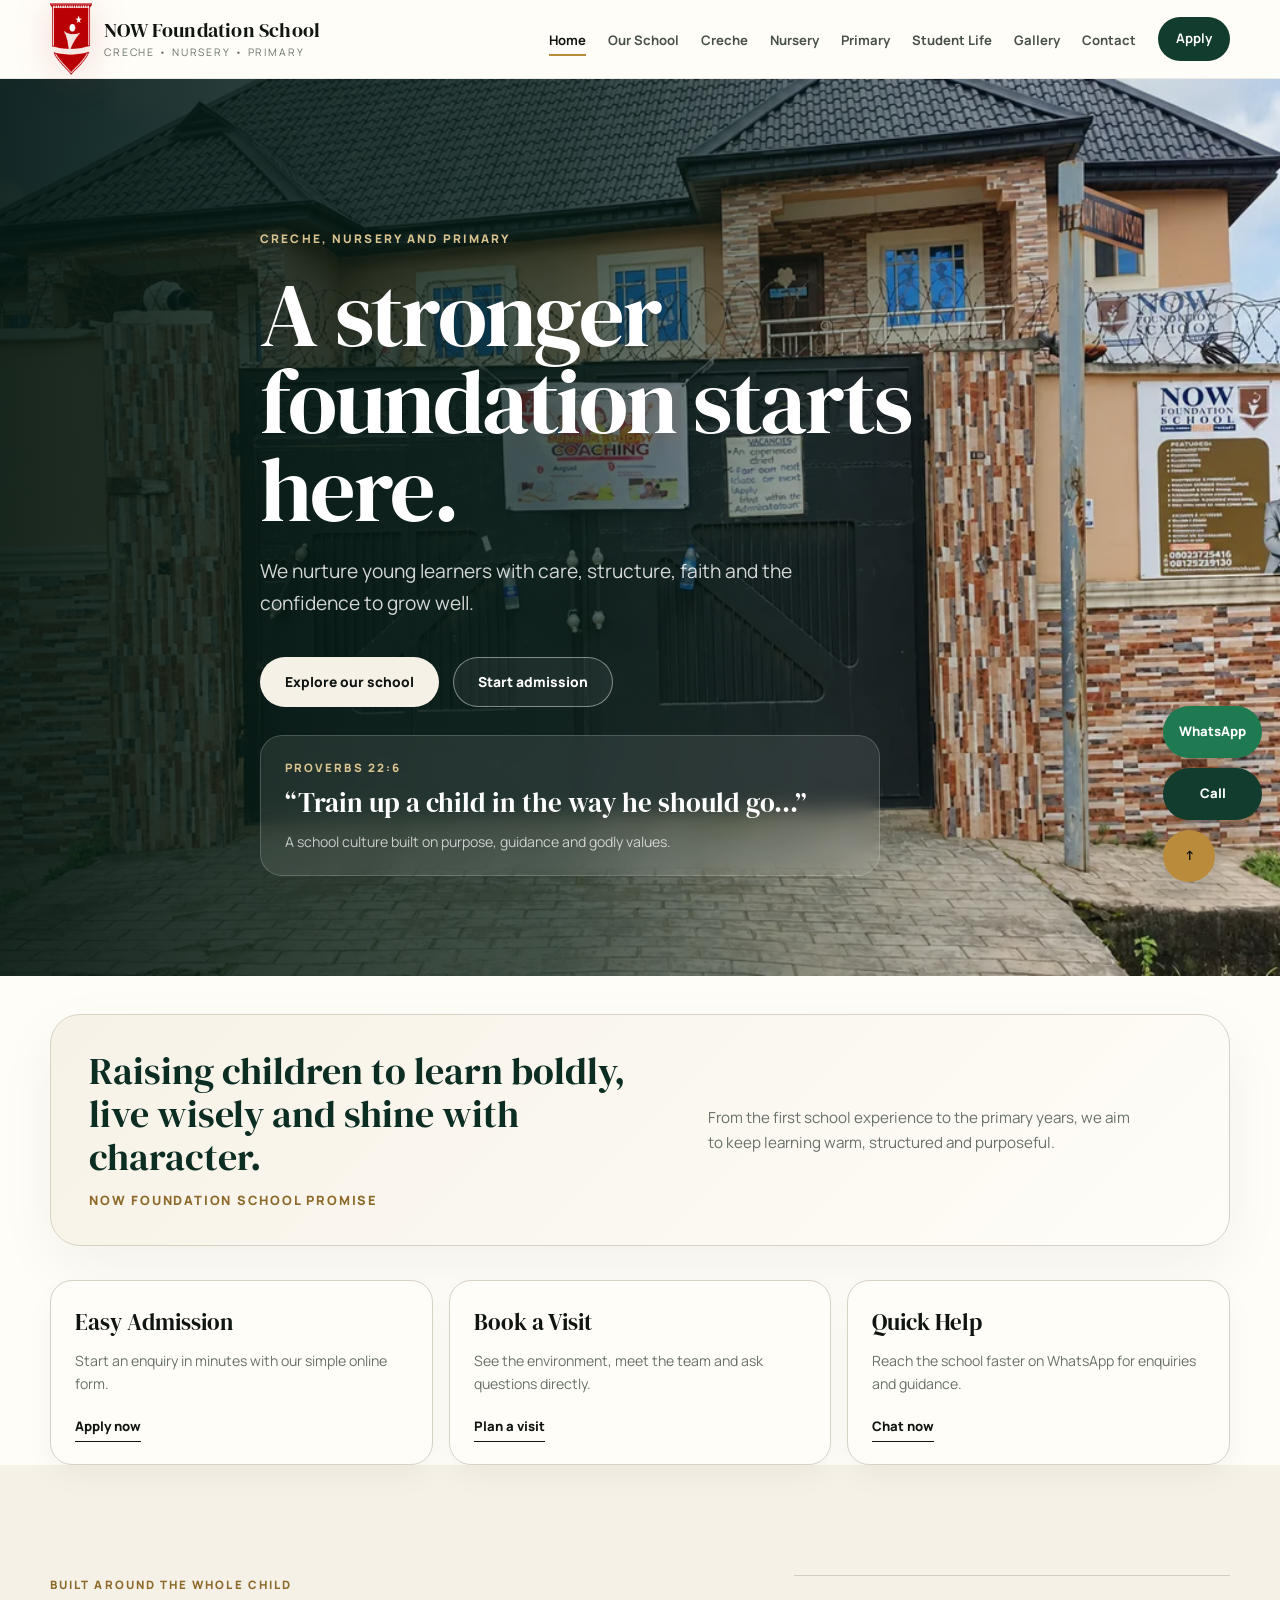
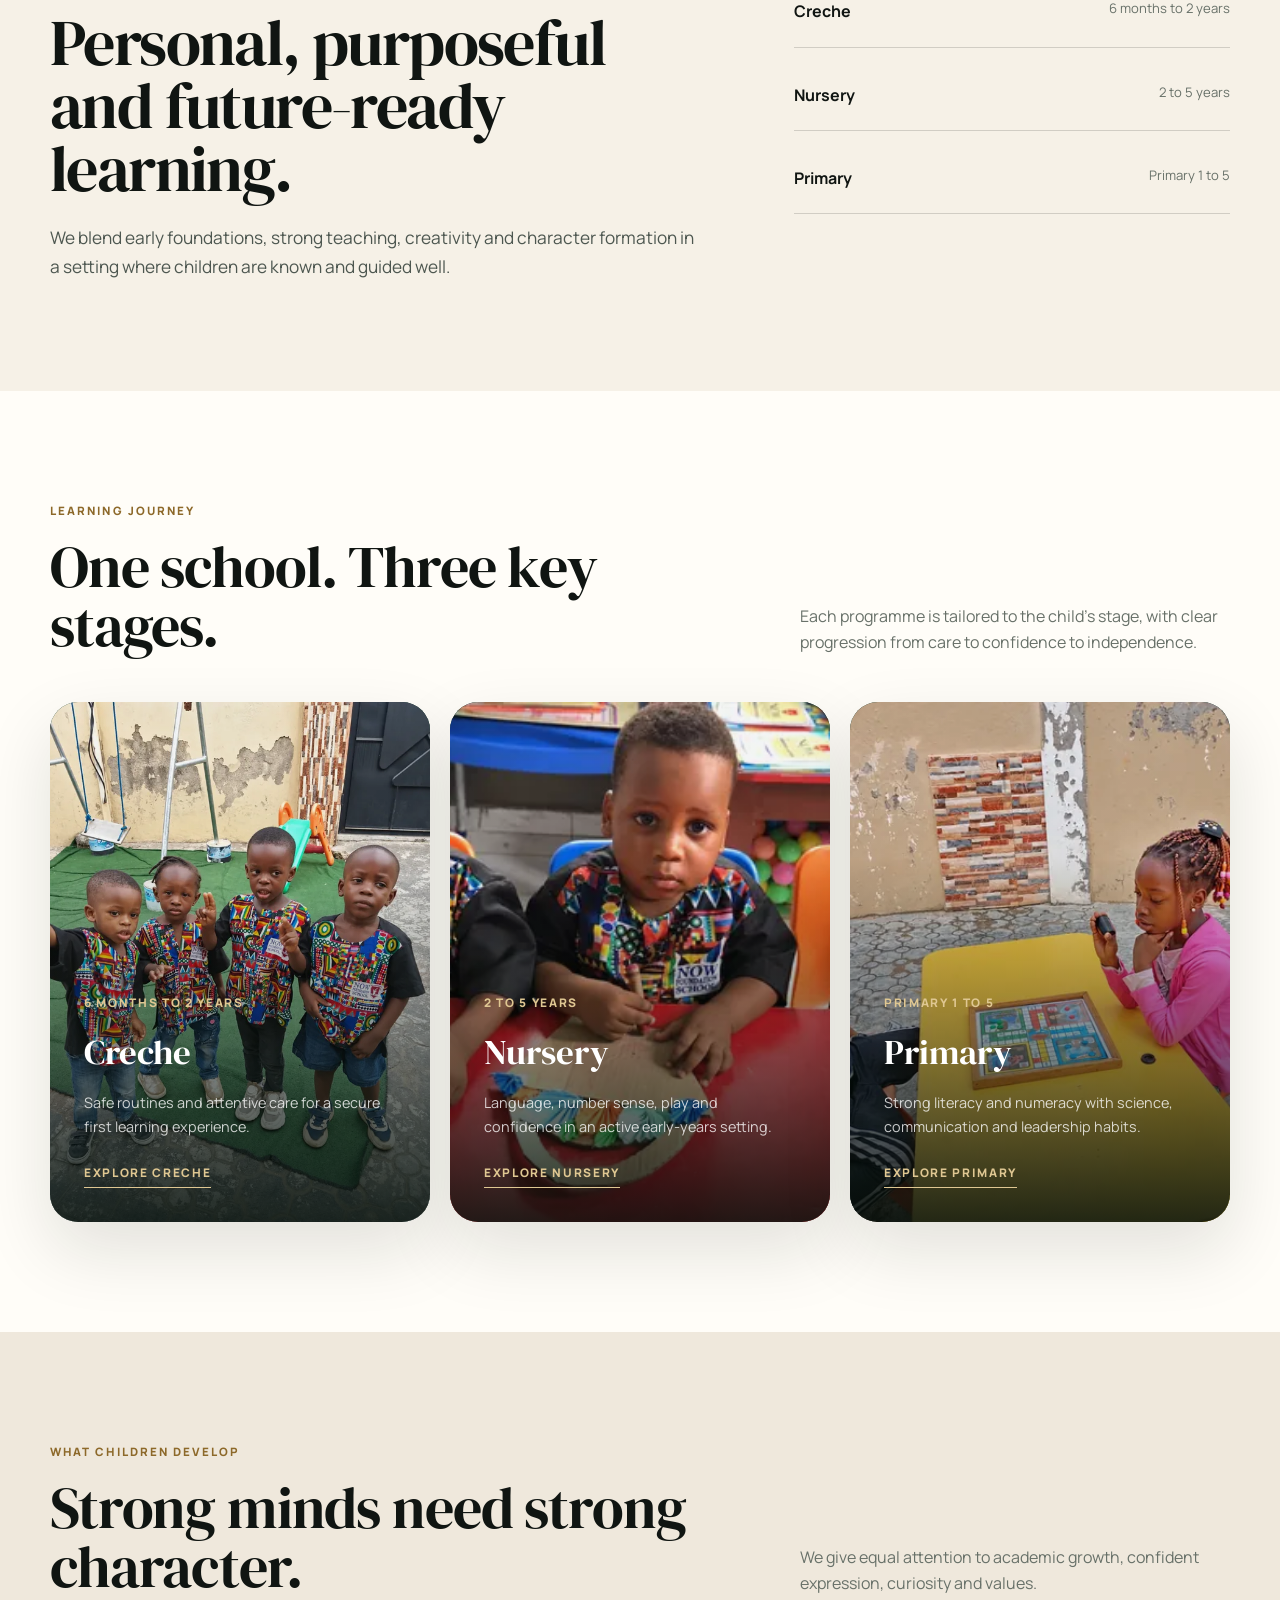
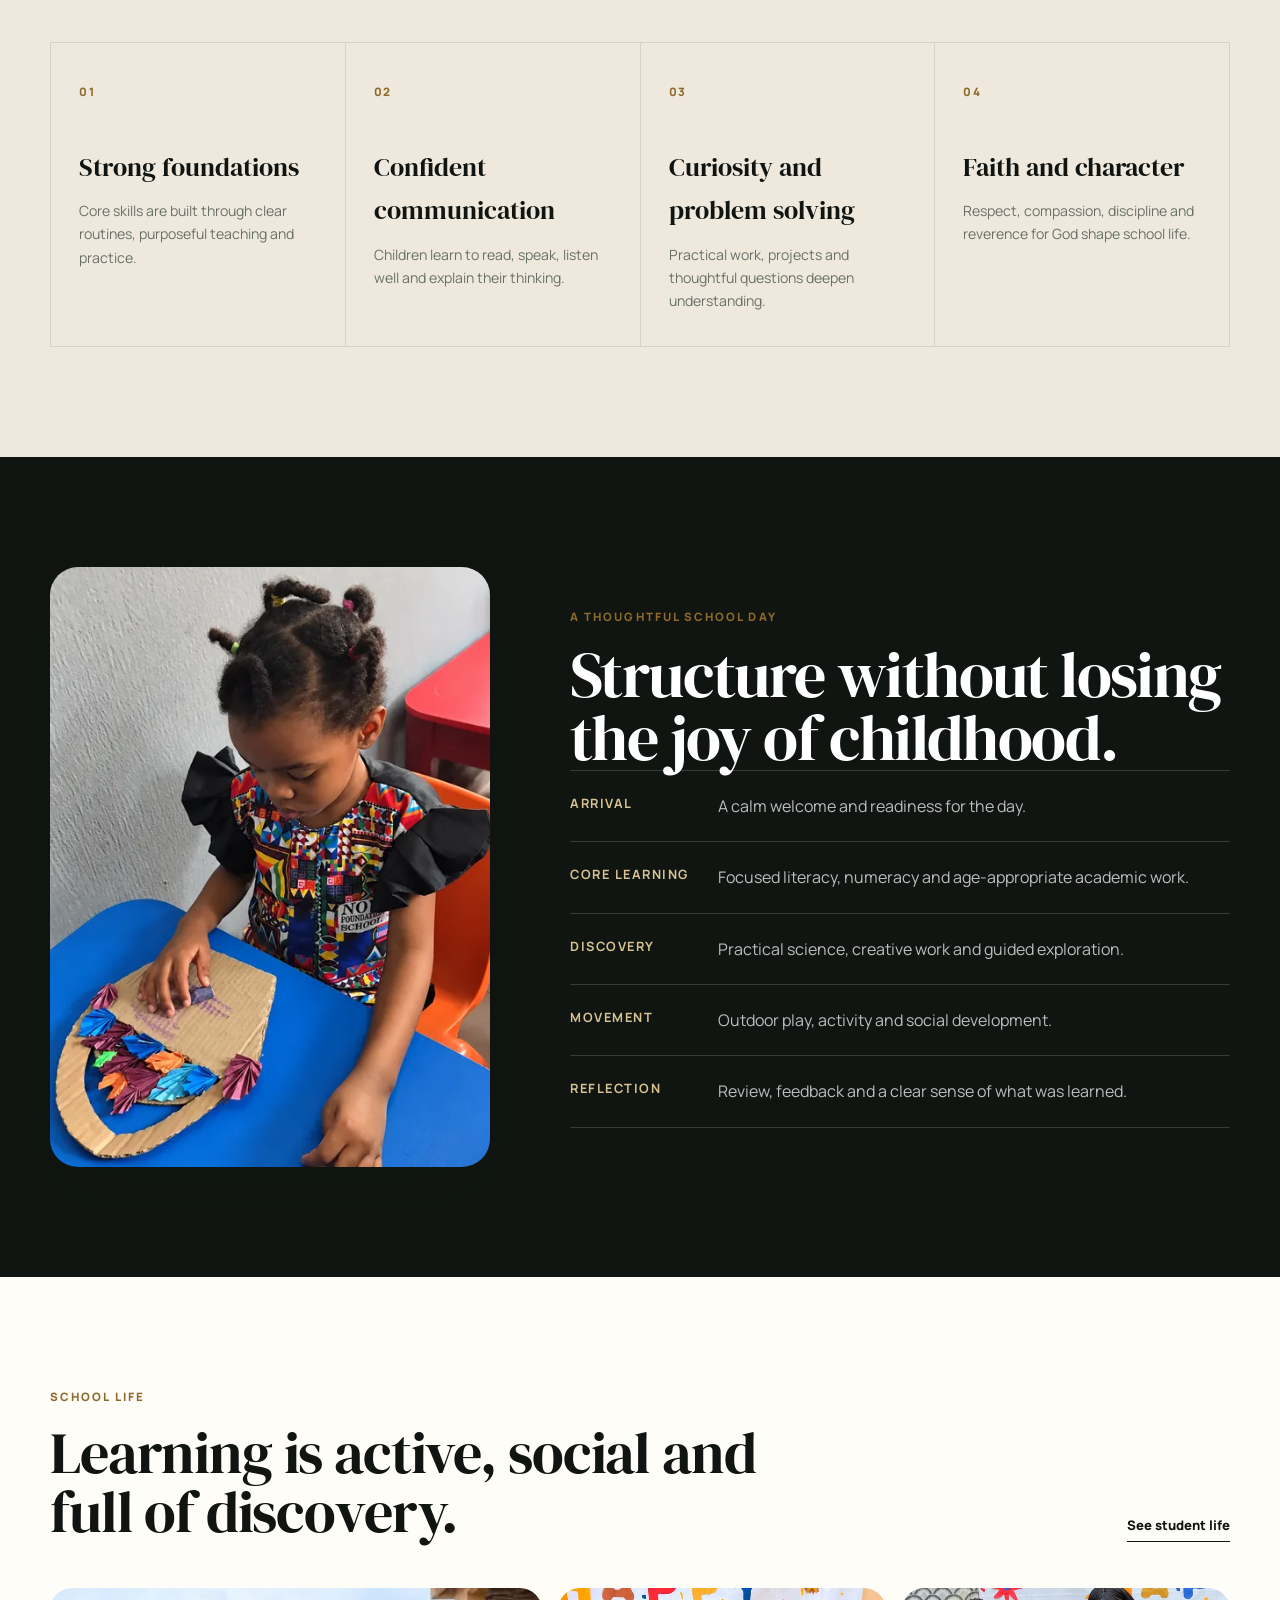
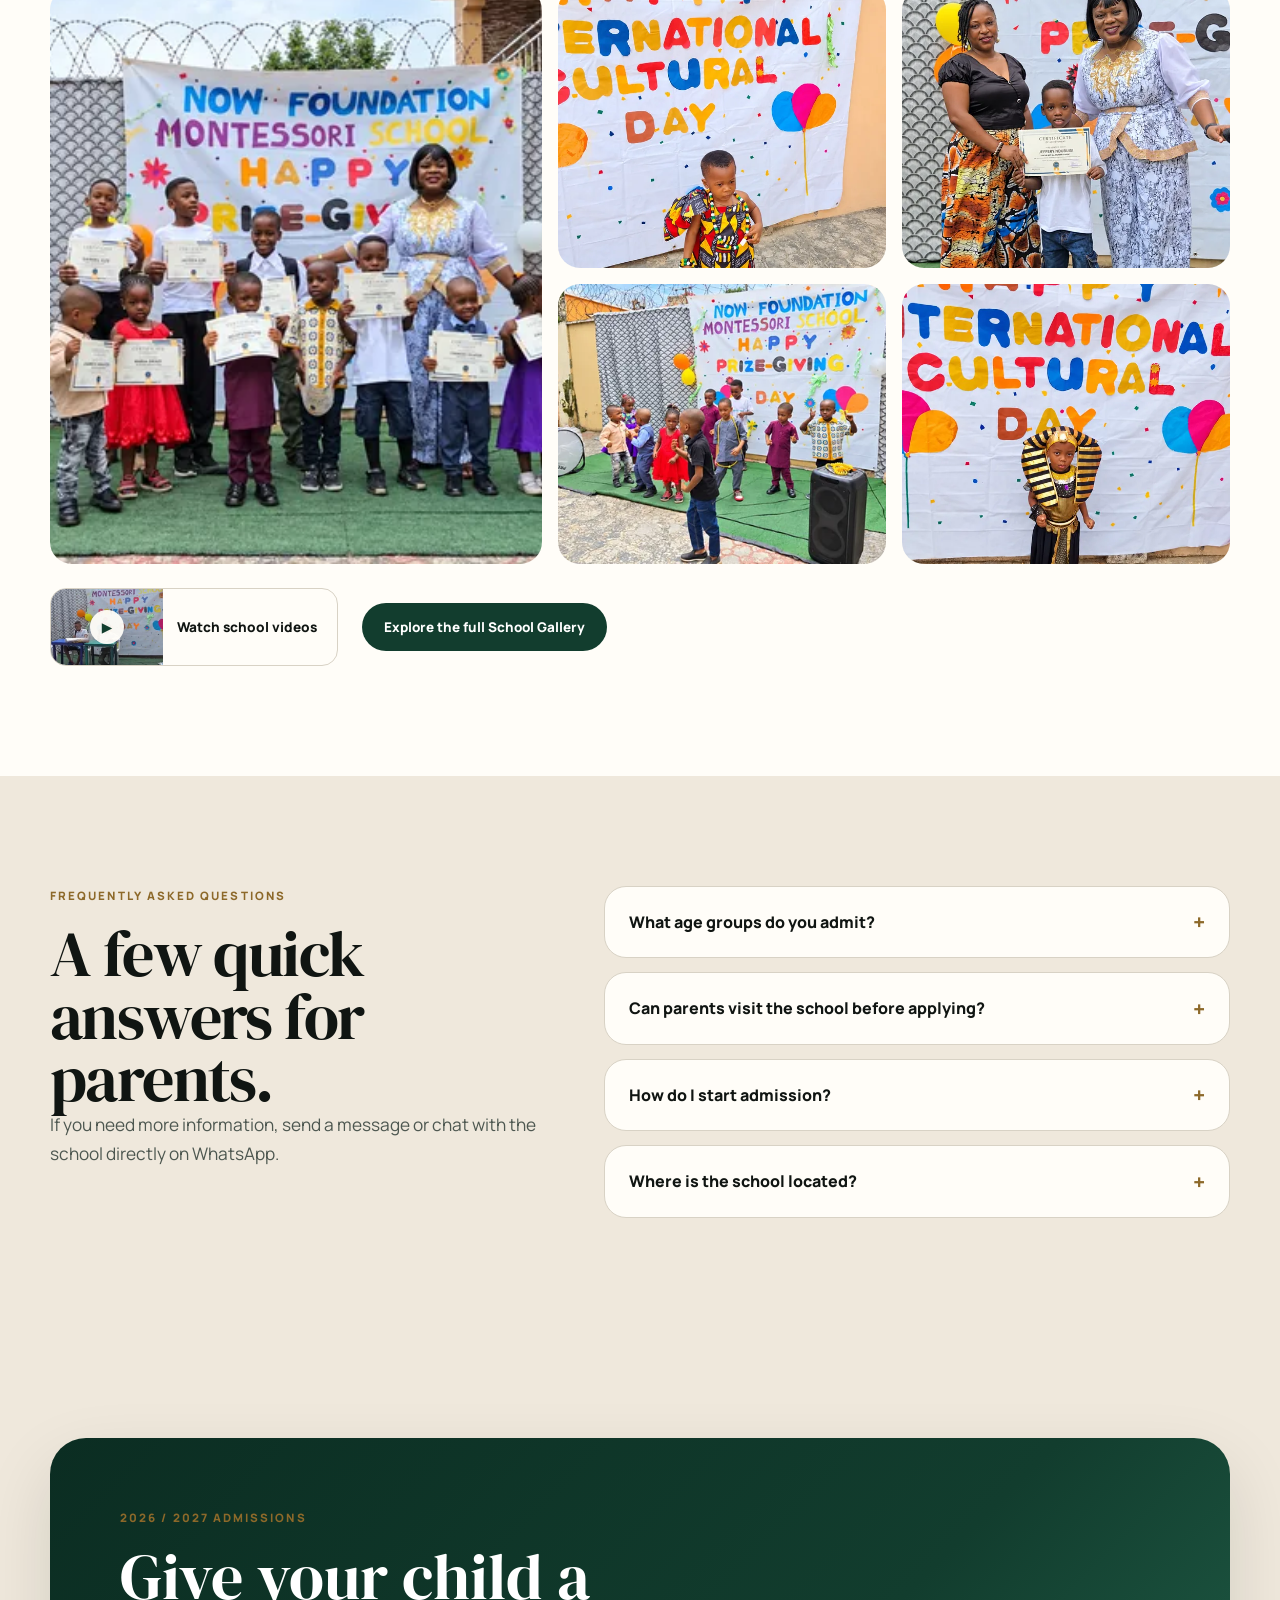
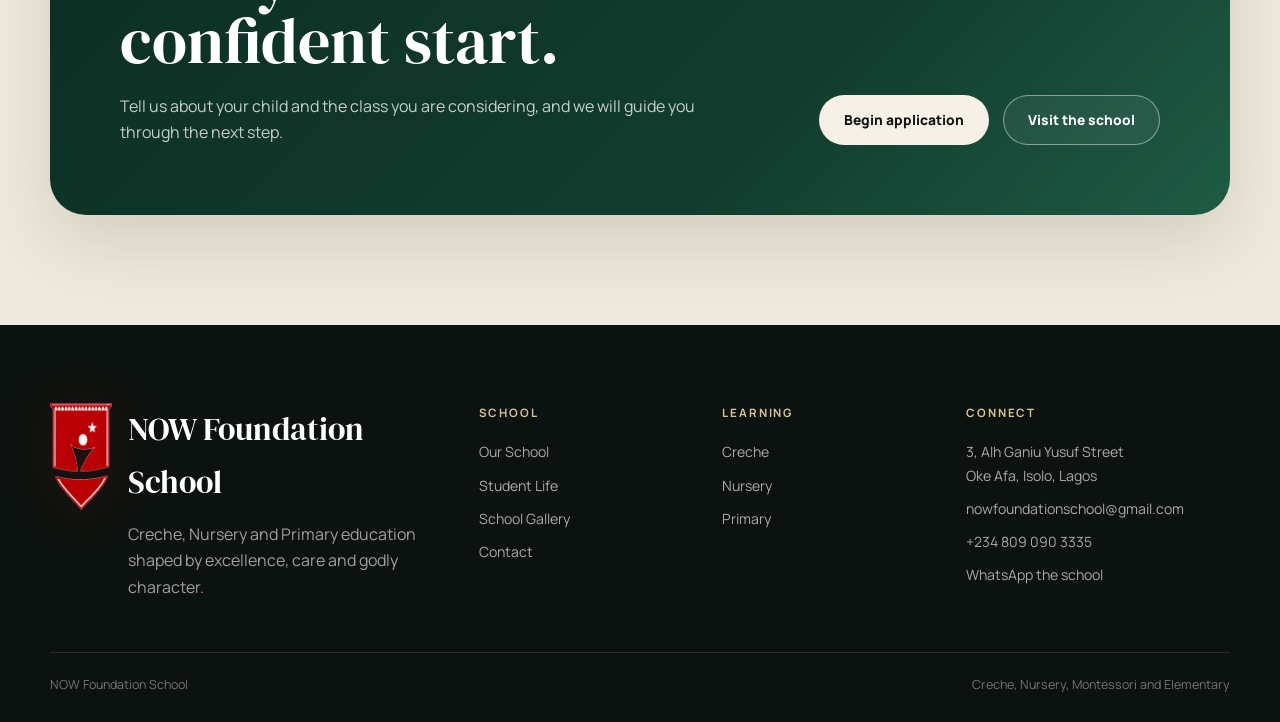
==== commit f2c3bbfb: "version 2.0" ====
--- a/index.html
+++ b/index.html
@@ -7,6 +7,7 @@
   <meta name="theme-color" content="#123d2e">
   <title>NOW Foundation School | Creche, Nursery and Primary in Lagos</title>
   <link rel="stylesheet" href="assets/css/site.css">
+  <link rel="icon" href="assets/images/logo-symbol.png" type="image/png">
 </head>
 <body data-page="home">
 <a class="skip-link" href="#main">Skip to main content</a>
@@ -20,12 +21,12 @@
       </span>
     </a>
     <button class="menu-button" type="button" aria-expanded="false" aria-label="Open navigation" data-menu-button><span></span></button>
-    <nav class="main-nav" aria-label="Primary navigation" data-main-nav><a href="index.html" data-nav="home">Home</a><a href="about.html" data-nav="about">Our School</a><a href="creche.html" data-nav="creche">Creche</a><a href="nursery.html" data-nav="nursery">Nursery</a><a href="primary.html" data-nav="primary">Primary</a><a href="student-life.html" data-nav="student-life">Student Life</a><a href="contact.html" data-nav="contact">Contact</a><a class="nav-cta" href="admissions.html" data-nav="admissions">Apply</a></nav>
+    <nav class="main-nav" aria-label="Primary navigation" data-main-nav><a href="index.html" data-nav="home">Home</a><a href="about.html" data-nav="about">Our School</a><a href="creche.html" data-nav="creche">Creche</a><a href="nursery.html" data-nav="nursery">Nursery</a><a href="primary.html" data-nav="primary">Primary</a><a href="student-life.html" data-nav="student-life">Student Life</a><a href="gallery.html" data-nav="gallery">Gallery</a><a href="contact.html" data-nav="contact">Contact</a><a class="nav-cta" href="admissions.html" data-nav="admissions">Apply</a></nav>
   </div>
 </header>
 <main id="main">
 <section class="hero">
-  <div class="hero-media"><img src="https://images.pexels.com/photos/34162709/pexels-photo-34162709.jpeg?auto=compress&cs=tinysrgb&w=1800" alt="Nigerian students learning together in a classroom"></div>
+  <div class="hero-media"><span class="media-slot" data-media-key="home_hero" aria-hidden="true"></span></div>
   <div class="container hero-copy">
     <span class="kicker">Creche, Nursery and Primary</span>
     <h1>A stronger foundation starts here.</h1>
@@ -75,9 +76,9 @@
   <div class="container">
     <div class="section-head reveal"><div><div class="eyebrow">Learning journey</div><h2>One school. Three key stages.</h2></div><p>Each programme is tailored to the child's stage, with clear progression from care to confidence to independence.</p></div>
     <div class="program-grid">
-      <a class="program-card reveal" href="creche.html"><img src="https://images.pexels.com/photos/12448839/pexels-photo-12448839.jpeg?auto=compress&cs=tinysrgb&w=1400" alt="Young African children in a classroom"><div class="program-card-content"><span>6 months to 2 years</span><h3>Creche</h3><p>Safe routines and attentive care for a secure first learning experience.</p><span class="text-link">Explore Creche</span></div></a>
-      <a class="program-card reveal" href="nursery.html"><img src="https://images.pexels.com/photos/5905919/pexels-photo-5905919.jpeg?auto=compress&cs=tinysrgb&w=1400" alt="Black teacher guiding children in a classroom"><div class="program-card-content"><span>2 to 5 years</span><h3>Nursery</h3><p>Language, number sense, play and confidence in an active early-years setting.</p><span class="text-link">Explore Nursery</span></div></a>
-      <a class="program-card reveal" href="primary.html"><img src="https://images.pexels.com/photos/6346833/pexels-photo-6346833.jpeg?auto=compress&cs=tinysrgb&w=1600" alt="Nigerian primary students studying in class"><div class="program-card-content"><span>Primary 1 to 5</span><h3>Primary</h3><p>Strong literacy and numeracy with science, communication and leadership habits.</p><span class="text-link">Explore Primary</span></div></a>
+      <a class="program-card reveal" href="creche.html"><span class="media-slot" data-media-key="creche_card" aria-hidden="true"></span><div class="program-card-content"><span>6 months to 2 years</span><h3>Creche</h3><p>Safe routines and attentive care for a secure first learning experience.</p><span class="text-link">Explore Creche</span></div></a>
+      <a class="program-card reveal" href="nursery.html"><span class="media-slot" data-media-key="nursery_card" aria-hidden="true"></span><div class="program-card-content"><span>2 to 5 years</span><h3>Nursery</h3><p>Language, number sense, play and confidence in an active early-years setting.</p><span class="text-link">Explore Nursery</span></div></a>
+      <a class="program-card reveal" href="primary.html"><span class="media-slot" data-media-key="primary_card" aria-hidden="true"></span><div class="program-card-content"><span>Primary 1 to 5</span><h3>Primary</h3><p>Strong literacy and numeracy with science, communication and leadership habits.</p><span class="text-link">Explore Primary</span></div></a>
     </div>
   </div>
 </section>
@@ -96,7 +97,7 @@
 
 <section class="section section-dark">
   <div class="container day-layout">
-    <div class="day-image reveal"><img src="https://images.pexels.com/photos/9090818/pexels-photo-9090818.jpeg?auto=compress&cs=tinysrgb&w=1400" alt="African students focused on classroom work"></div>
+    <div class="day-image reveal"><span class="media-slot" data-media-key="home_day" aria-hidden="true"></span></div>
     <div class="reveal">
       <div class="eyebrow">A thoughtful school day</div>
       <h2 class="display">Structure without losing the joy of childhood.</h2>
@@ -115,12 +116,13 @@
   <div class="container">
     <div class="section-head reveal"><div><div class="eyebrow">School life</div><h2>Learning is active, social and full of discovery.</h2></div><a class="text-link" href="student-life.html">See student life</a></div>
     <div class="gallery-grid reveal">
-      <figure><img src="https://images.pexels.com/photos/32293359/pexels-photo-32293359.jpeg?auto=compress&cs=tinysrgb&w=1400" alt="African students participating actively in class"></figure>
-      <figure><img src="https://images.pexels.com/photos/12448839/pexels-photo-12448839.jpeg?auto=compress&cs=tinysrgb&w=1400" alt="Young Nigerian children learning together"></figure>
-      <figure><img src="https://images.pexels.com/photos/5905919/pexels-photo-5905919.jpeg?auto=compress&cs=tinysrgb&w=1400" alt="Teacher working with children"></figure>
-      <figure><img src="https://images.pexels.com/photos/9090818/pexels-photo-9090818.jpeg?auto=compress&cs=tinysrgb&w=1400" alt="Students concentrating on written work"></figure>
-      <figure><img src="https://images.pexels.com/photos/6346833/pexels-photo-6346833.jpeg?auto=compress&cs=tinysrgb&w=1600" alt="Nigerian pupils in a classroom"></figure>
+      <figure><span class="media-slot" data-media-key="home_gallery_1" aria-hidden="true"></span></figure>
+      <figure><span class="media-slot" data-media-key="home_gallery_2" aria-hidden="true"></span></figure>
+      <figure><span class="media-slot" data-media-key="home_gallery_3" aria-hidden="true"></span></figure>
+      <figure><span class="media-slot" data-media-key="home_gallery_4" aria-hidden="true"></span></figure>
+      <figure><span class="media-slot" data-media-key="home_gallery_5" aria-hidden="true"></span></figure>
     </div>
+    <div class="home-gallery-actions reveal"><a class="home-video-preview" href="gallery.html#videos" aria-label="Watch school videos in the gallery"><img src="public/media/images/gallery/pupils-writing-at-prize-giving.webp" alt="Two pupils taking part in a school event" loading="lazy"><span class="gallery-play" aria-hidden="true">▶</span><span>Watch school videos</span></a><a class="gallery-preview-link" href="gallery.html">Explore the full School Gallery</a></div>
   </div>
 </section>
 
@@ -154,7 +156,7 @@
     <div class="footer-col">
       <h3>School</h3>
       <a href="about.html">Our School</a>
-      <a href="student-life.html">Student Life</a>
+      <a href="student-life.html">Student Life</a><a href="gallery.html">School Gallery</a>
       <a href="contact.html">Contact</a>
     </div>
     <div class="footer-col">
--- a/assets/css/site.css
+++ b/assets/css/site.css
@@ -25,6 +25,13 @@
 html{scroll-behavior:smooth}
 body{font-family:'Manrope',system-ui,sans-serif;background:var(--paper);color:var(--ink);line-height:1.65;-webkit-font-smoothing:antialiased}
 img{display:block;max-width:100%}
+.media-slot{display:block;width:100%;height:100%;background:var(--sand)}
+.media-slot img,.media-slot video{display:block;width:100%;height:100%;object-fit:cover}
+.hero-media .media-slot{background:var(--forest-deep)}
+.program-card .media-slot{position:absolute;inset:0;background:var(--forest)}
+.page-hero-image .media-slot{background:#24513f}
+.day-image .media-slot{min-height:600px;background:#254236}
+.split-image .media-slot{min-height:560px;background:var(--sand)}
 a{color:inherit;text-decoration:none}
 button,input,select,textarea{font:inherit}
 button{cursor:pointer}
@@ -46,7 +53,7 @@
 .main-nav a:after{content:'';position:absolute;left:0;right:0;bottom:20px;height:2px;background:var(--gold);transform:scaleX(0);transform-origin:left;transition:transform .2s ease}
 .main-nav a:hover,.main-nav a[aria-current='page']{color:var(--ink)}
 .main-nav a:hover:after,.main-nav a[aria-current='page']:after{transform:scaleX(1)}
-.nav-cta{display:inline-flex;align-items:center;justify-content:center;min-height:44px;padding:0 18px;border-radius:999px;background:var(--forest);color:var(--white)!important}
+.main-nav .nav-cta{display:inline-flex;align-items:center;justify-content:center;flex-shrink:0;white-space:nowrap;min-height:44px;padding:0 18px;border-radius:999px;background:var(--forest);color:var(--white)!important}
 .nav-cta:after{display:none!important}
 .nav-cta:hover{background:var(--forest-deep)}
 .menu-button{display:none;width:46px;height:46px;border:1px solid var(--line);border-radius:50%;background:var(--paper);position:relative}
@@ -127,6 +134,51 @@
 .gallery-grid figure:first-child{grid-row:1/3}
 .gallery-grid img{width:100%;height:100%;object-fit:cover;transition:transform .5s ease}
 .gallery-grid figure:hover img{transform:scale(1.04)}
+
+.gallery-hero{padding-bottom:90px}
+.gallery-hero h1{max-width:850px}
+.gallery-section{background:var(--cream)}
+.gallery-toolbar{display:flex;gap:8px;border-bottom:1px solid var(--line);margin-bottom:26px}
+.gallery-tab{border:0;border-bottom:3px solid transparent;background:transparent;padding:15px 23px;font-size:.88rem;font-weight:800;color:var(--muted)}
+.gallery-tab:hover,.gallery-tab.is-active{color:var(--forest);border-bottom-color:var(--gold)}
+.gallery-filters{display:flex;gap:8px;flex-wrap:wrap;margin-bottom:28px}
+.gallery-filter{border:1px solid var(--line);background:var(--paper);color:var(--ink);border-radius:999px;padding:9px 16px;font-size:.78rem;font-weight:800}
+.gallery-filter:hover,.gallery-filter.is-active{background:var(--forest);border-color:var(--forest);color:var(--white)}
+.gallery-card-grid{display:grid;grid-template-columns:repeat(3,minmax(0,1fr));gap:20px}
+.gallery-card{display:block;position:relative;overflow:hidden;text-align:left;border:1px solid var(--line);border-radius:22px;background:var(--paper);color:var(--ink);box-shadow:0 12px 28px rgba(16,21,18,.06);transition:transform .2s,box-shadow .2s;width:100%}
+.gallery-card:hover{transform:translateY(-3px);box-shadow:var(--shadow)}
+.gallery-card:focus-visible,.gallery-tab:focus-visible,.gallery-filter:focus-visible,.media-dialog button:focus-visible{outline:3px solid var(--gold);outline-offset:3px}
+.gallery-card img{width:100%;height:250px;object-fit:cover;background:var(--sand)}
+.gallery-video-card img{object-fit:contain;background:var(--forest-deep)}
+.gallery-card-copy{display:grid;gap:5px;padding:18px 20px 21px}
+.gallery-card-copy small{color:var(--gold-deep);font-size:.7rem;text-transform:uppercase;letter-spacing:.12em;font-weight:800}
+.gallery-card-copy strong{font-family:'DM Serif Display',serif;font-size:1.4rem;font-weight:400;line-height:1.15}
+.gallery-play{position:absolute;top:105px;left:calc(50% - 27px);display:grid;place-items:center;width:54px;height:54px;border-radius:50%;background:rgba(255,253,248,.94);color:var(--forest);font-size:1.2rem;box-shadow:0 8px 30px rgba(0,0,0,.28)}
+.gallery-empty{padding:34px;border:1px solid var(--line);border-radius:18px;background:var(--paper);color:var(--muted)}
+.media-dialog{border:0;border-radius:24px;background:var(--paper);color:var(--ink);width:min(960px,calc(100% - 24px));max-height:92vh;padding:0;box-shadow:0 30px 90px rgba(0,0,0,.35)}
+.media-dialog::backdrop{background:rgba(4,17,12,.82)}
+.media-dialog-shell{padding:18px;position:relative}
+.media-dialog-close{position:absolute;right:24px;top:24px;z-index:2;border:0;border-radius:50%;width:42px;height:42px;background:rgba(255,253,248,.94);color:var(--ink);font-size:1.8rem;line-height:1}
+.media-dialog-stage{display:grid;place-items:center;min-height:220px;background:var(--forest-deep);border-radius:16px;overflow:hidden}
+.media-dialog-stage img,.media-dialog-stage video{display:block;max-width:100%;max-height:70vh;object-fit:contain}
+.media-dialog-stage video{width:100%;background:#000}
+.media-dialog-footer{display:flex;align-items:center;justify-content:space-between;gap:18px;min-height:58px}
+.media-dialog-footer p{text-align:center;font-size:.85rem;color:var(--muted)}
+.media-dialog-arrow{border:1px solid var(--line);border-radius:50%;width:42px;height:42px;flex:0 0 auto;background:var(--paper);color:var(--forest);font-size:1.3rem}
+.media-dialog-arrow[hidden]{visibility:hidden;display:block}
+.video-feature{display:grid;grid-template-columns:1.1fr .9fr;gap:50px;align-items:center}
+.video-feature-media{border-radius:var(--radius);overflow:hidden;background:var(--forest-deep);box-shadow:var(--shadow)}
+.video-feature-media video{display:block;width:100%;max-height:520px;aspect-ratio:16/9;object-fit:contain;background:var(--forest-deep)}
+.video-feature-copy h2{font-family:'DM Serif Display',serif;font-size:clamp(2.4rem,4vw,4rem);font-weight:400;line-height:1.05;margin-bottom:20px}
+.video-feature-copy p{color:var(--muted);margin-bottom:22px}
+.video-feature-copy .text-link{color:var(--forest)}
+.gallery-preview-link{display:inline-flex;align-items:center;justify-content:center;min-height:48px;padding:0 22px;border-radius:999px;background:var(--forest);color:var(--white);font-size:.84rem;font-weight:800;margin-top:26px}
+.gallery-preview-link:hover{background:var(--forest-deep)}
+.home-gallery-actions{display:flex;gap:24px;align-items:center;flex-wrap:wrap;margin-top:24px}
+.home-video-preview{display:flex;align-items:center;gap:14px;position:relative;overflow:hidden;border:1px solid var(--line);border-radius:16px;background:var(--paper);padding-right:20px;font-size:.85rem;font-weight:800;min-height:76px}
+.home-video-preview img{width:112px;height:76px;object-fit:cover;background:var(--sand)}
+.home-video-preview .gallery-play{position:absolute;left:39px;top:21px;width:34px;height:34px;font-size:.85rem}
+.home-gallery-actions .gallery-preview-link{margin-top:0}
 
 .quote-band{padding:38px 0 0;background:var(--paper)}
 .quote-panel{background:linear-gradient(135deg,#f7f2e7,#fffdf8);border:1px solid var(--line);border-radius:30px;padding:34px 38px;display:grid;grid-template-columns:1.1fr .9fr;gap:28px;align-items:center;box-shadow:0 20px 60px rgba(16,21,18,.05)}
@@ -241,7 +293,7 @@
 .reveal.is-visible{opacity:1;transform:none}
 
 @media(max-width:1040px){
-  .main-nav{gap:14px}.main-nav a{font-size:.76rem}.nav-cta{padding-inline:14px}
+  .main-nav{gap:14px}.main-nav a{font-size:.76rem}.main-nav .nav-cta{padding-inline:14px}
   .intro-grid,.day-layout,.page-hero-grid,.editorial,.split-section,.form-shell,.cta-panel{grid-template-columns:1fr}
   .intro-grid,.day-layout,.page-hero-grid,.editorial,.split-section,.form-shell{gap:46px}
   .editorial aside,.form-note{position:static}
@@ -251,6 +303,8 @@
   .pillars{grid-template-columns:1fr 1fr}
   .admission-steps{grid-template-columns:1fr 1fr}
   .gallery-grid{grid-template-columns:1fr 1fr;grid-template-rows:280px 280px 280px}.gallery-grid figure:first-child{grid-row:1/3}.gallery-grid figure:last-child{grid-column:1/-1}
+  .gallery-card-grid{grid-template-columns:repeat(2,minmax(0,1fr))}
+  .video-feature{grid-template-columns:1fr}
   .cta-panel .actions{justify-content:flex-start}
   .footer-grid{grid-template-columns:1.3fr 1fr 1fr}
   .footer-grid .footer-col:last-child{grid-column:1/-1}
@@ -278,9 +332,11 @@
   .program-grid,.pillars,.admission-steps,.curriculum-grid,.form-grid,.footer-grid,.quick-links{grid-template-columns:1fr}
   .program-card,.program-card:last-child{grid-column:auto;min-height:460px}
   .pillar{min-height:auto}.pillar h3{margin-top:28px}
-  .day-image,.day-image img,.split-image,.split-image img{min-height:0;height:420px}
+  .day-image,.day-image .media-slot,.day-image img,.split-image,.split-image .media-slot,.split-image img{min-height:0;height:420px}
   .timeline-row{grid-template-columns:1fr;gap:8px}
   .gallery-grid{display:grid;grid-template-columns:1fr;grid-template-rows:repeat(5,250px)}.gallery-grid figure:first-child,.gallery-grid figure:last-child{grid-row:auto;grid-column:auto}
+  .gallery-card-grid{grid-template-columns:1fr}.gallery-card img{height:240px}.gallery-tab{padding:13px 15px}
+  .media-dialog-shell{padding:8px}.media-dialog-stage img,.media-dialog-stage video{max-height:68vh}
   .cta-panel{padding:42px 26px;border-radius:26px}
   .hero-verse,.quote-panel{padding:24px 22px}
   .floating-actions{right:12px;bottom:12px}
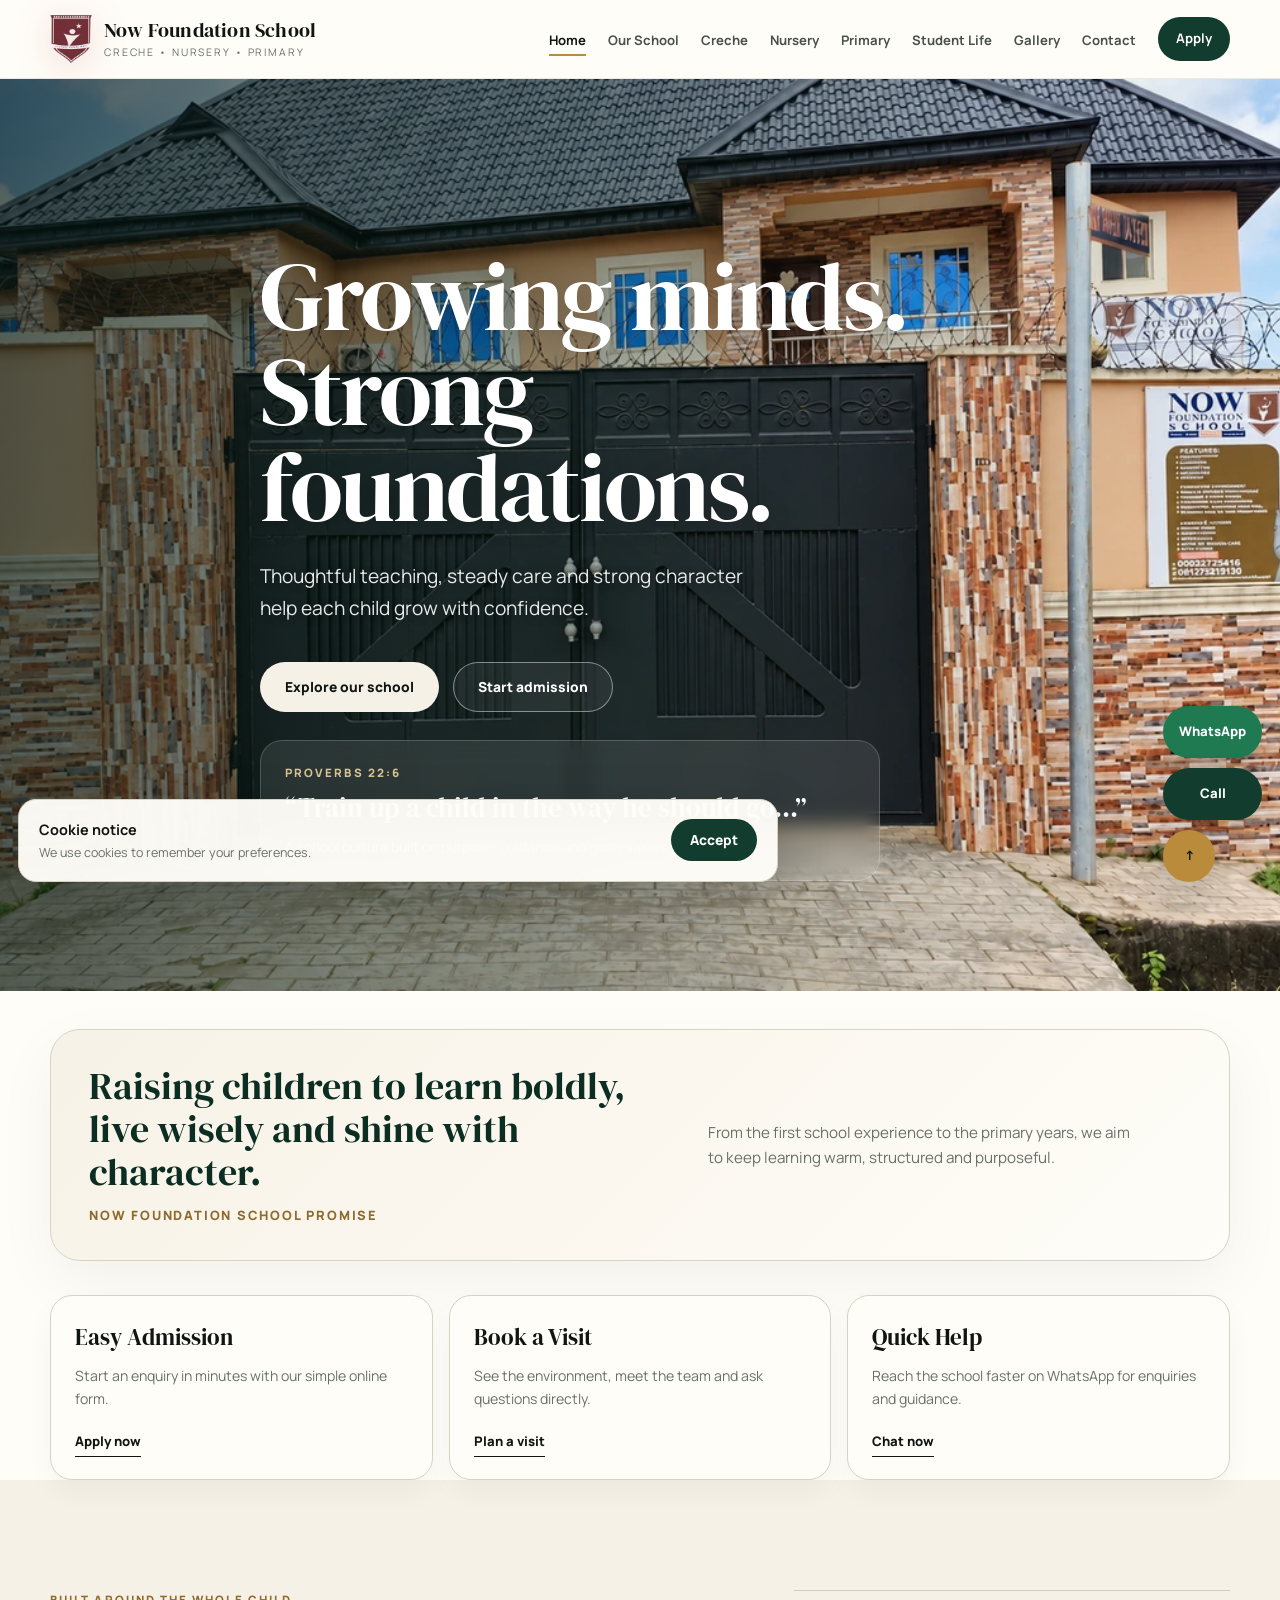
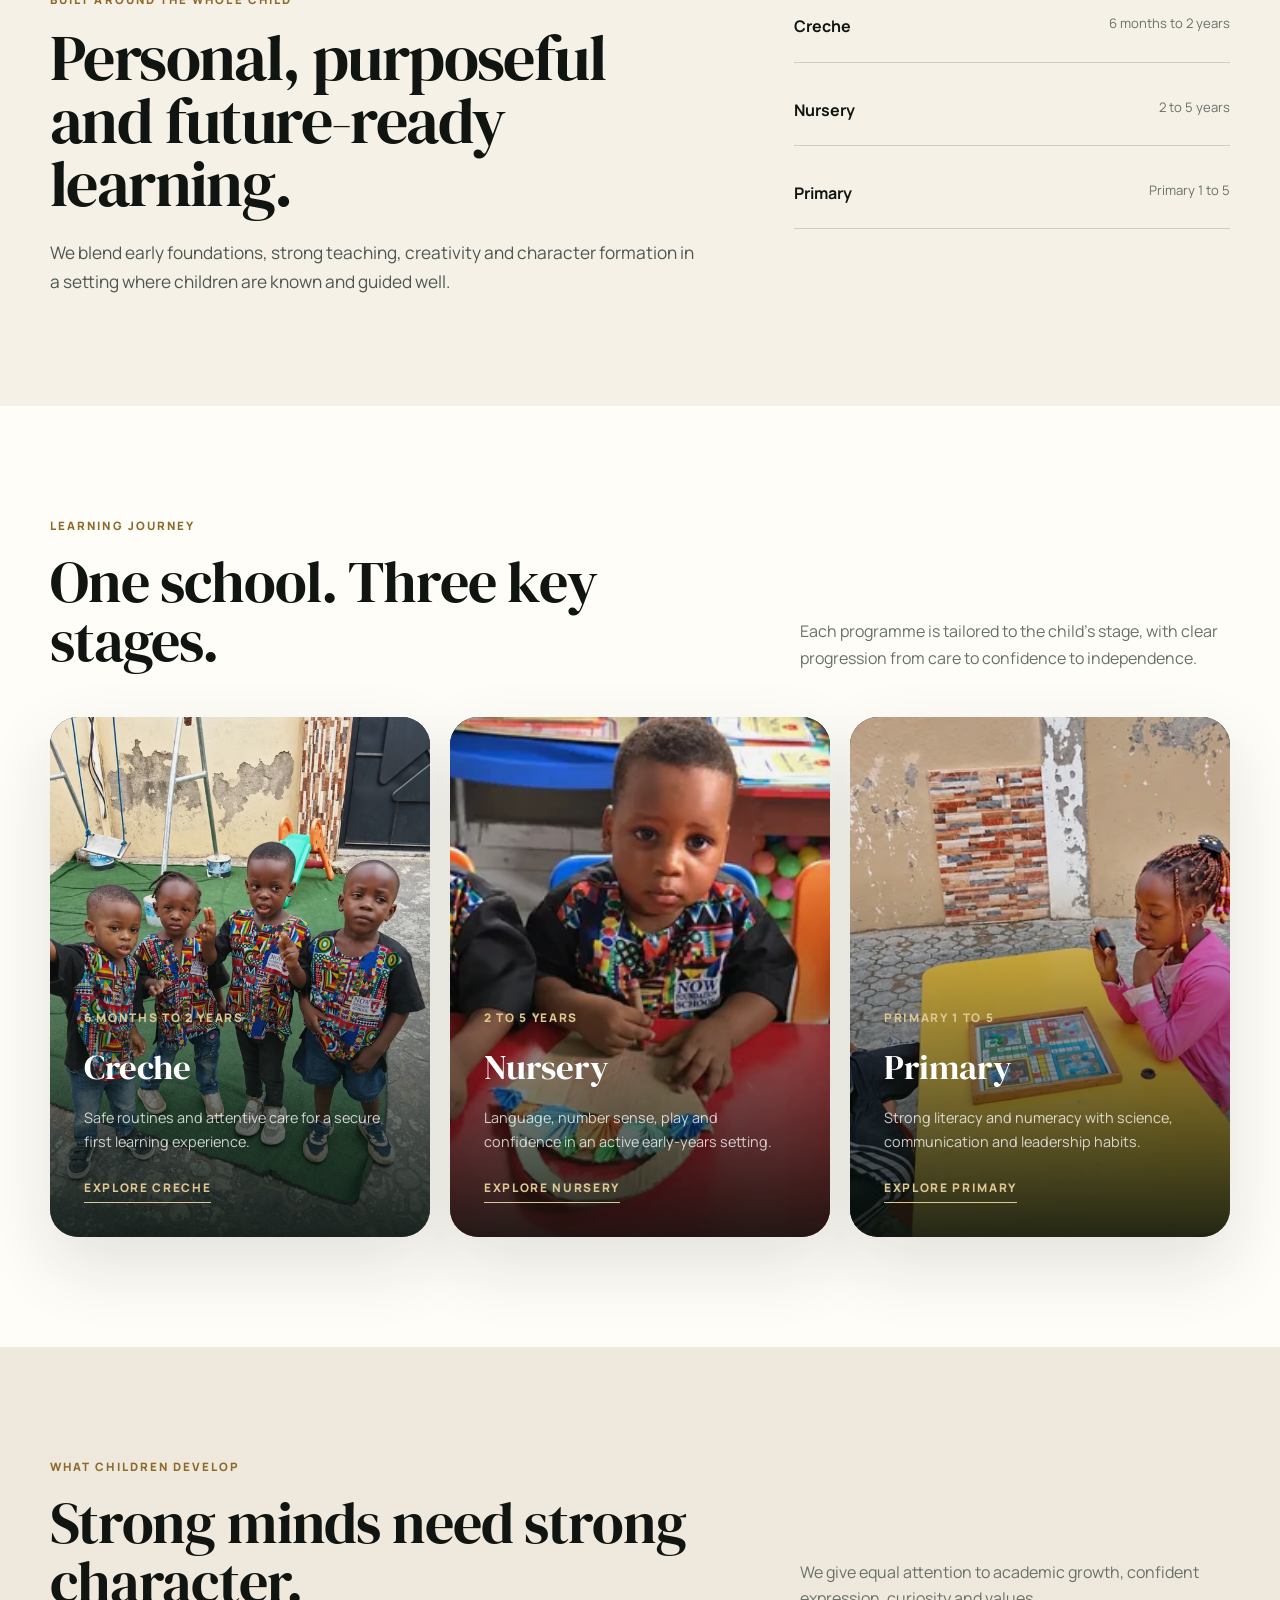
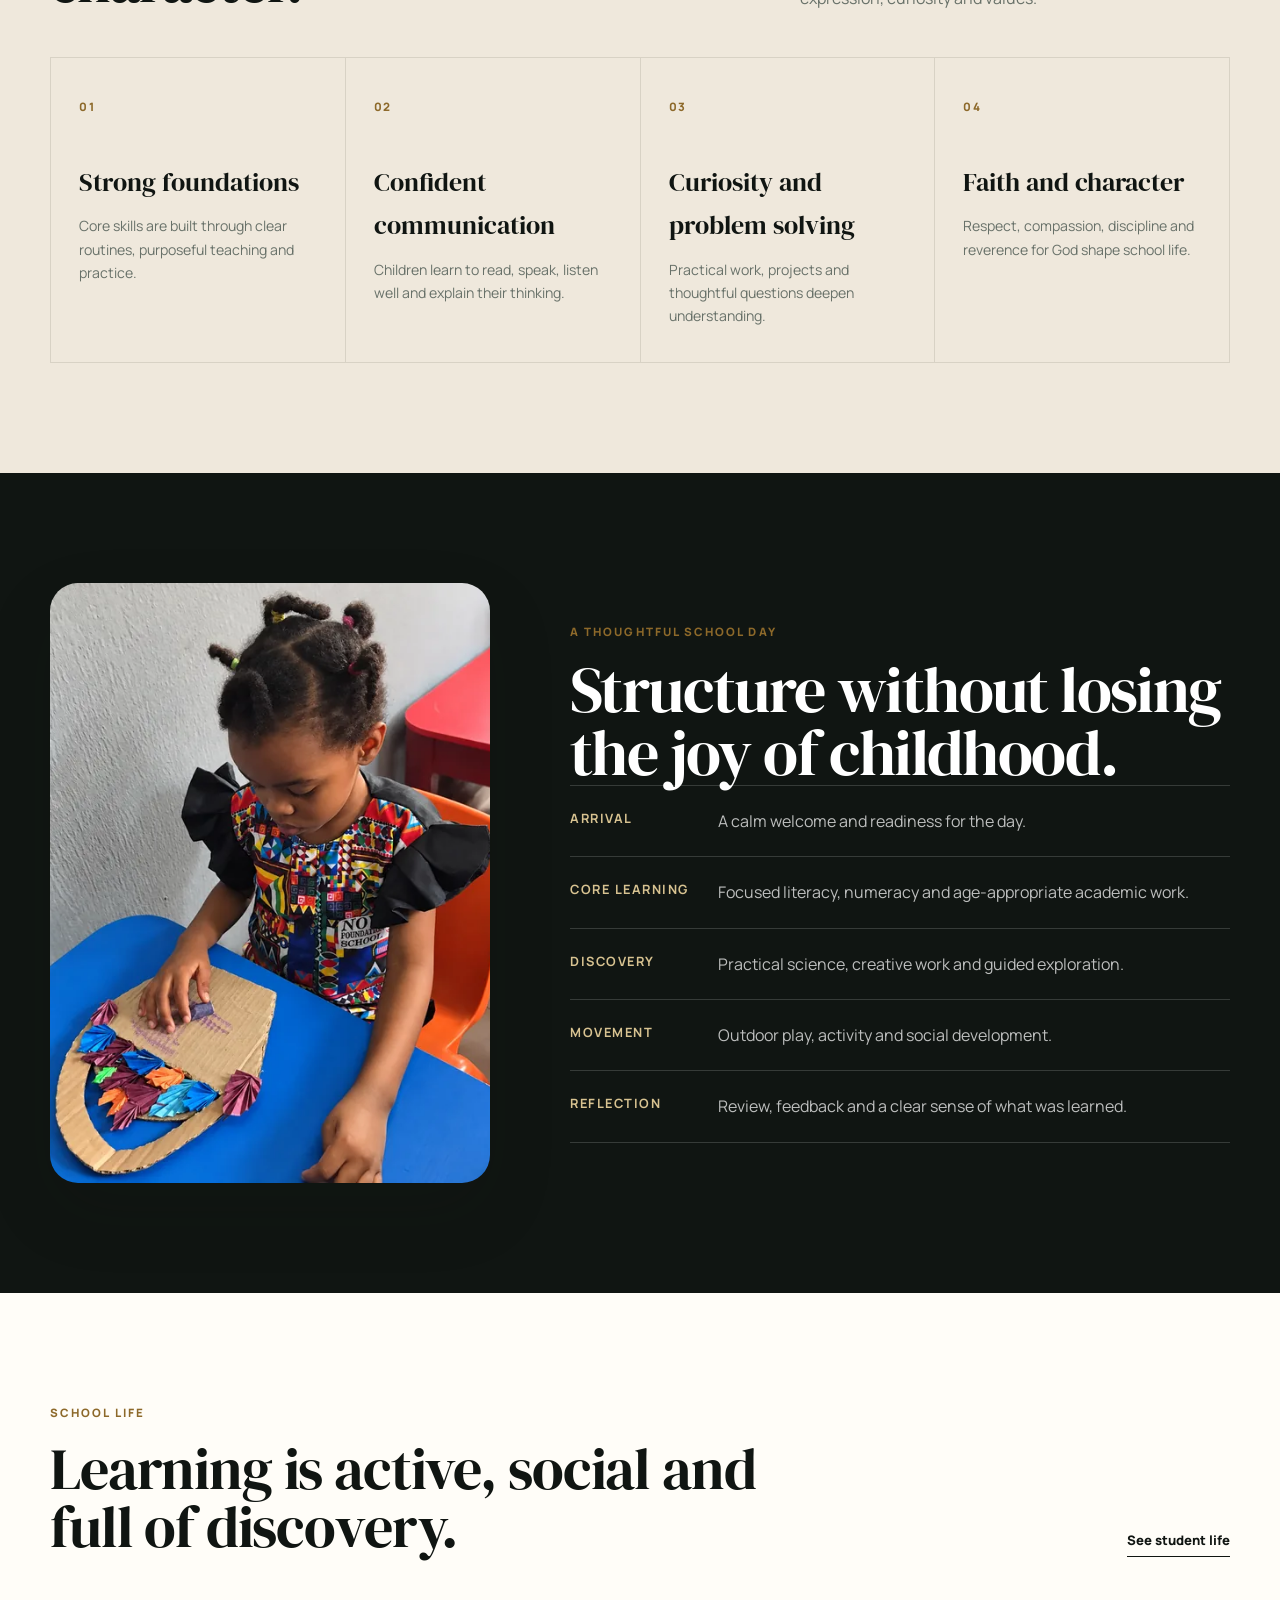
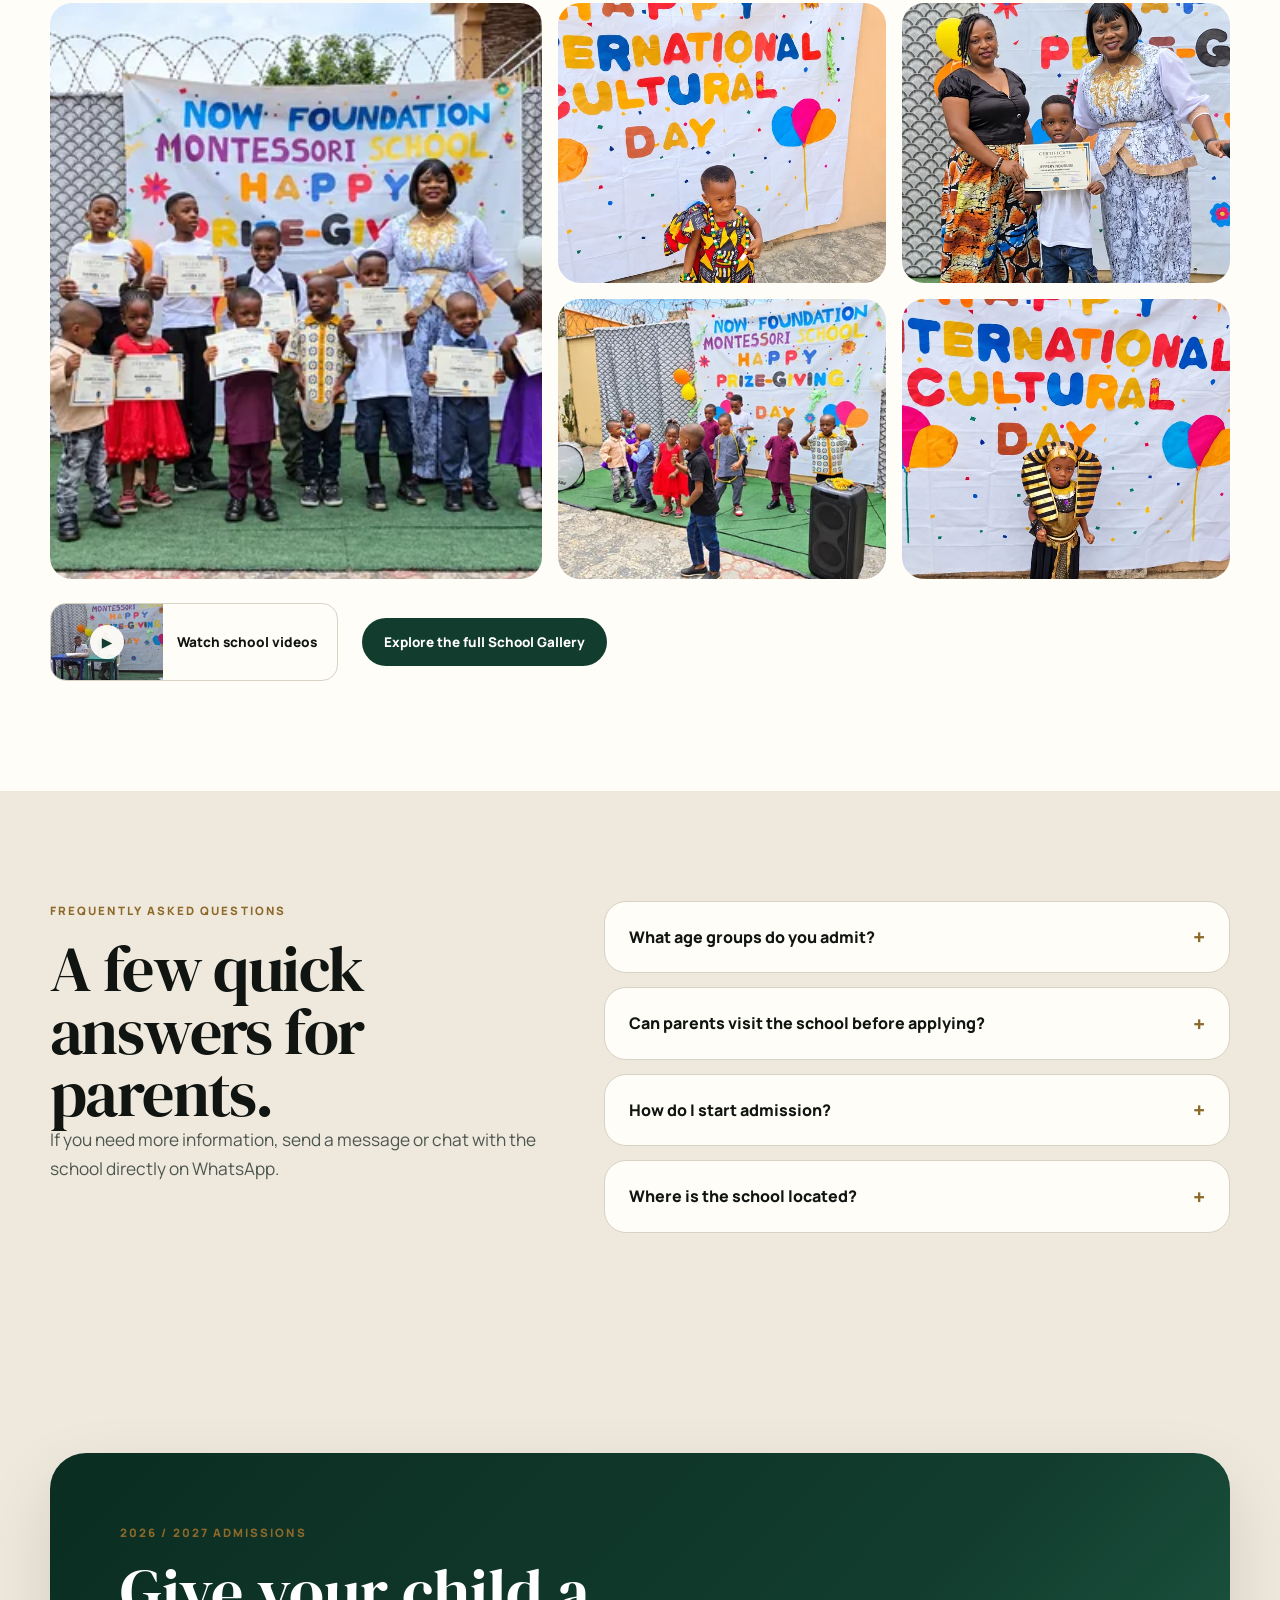
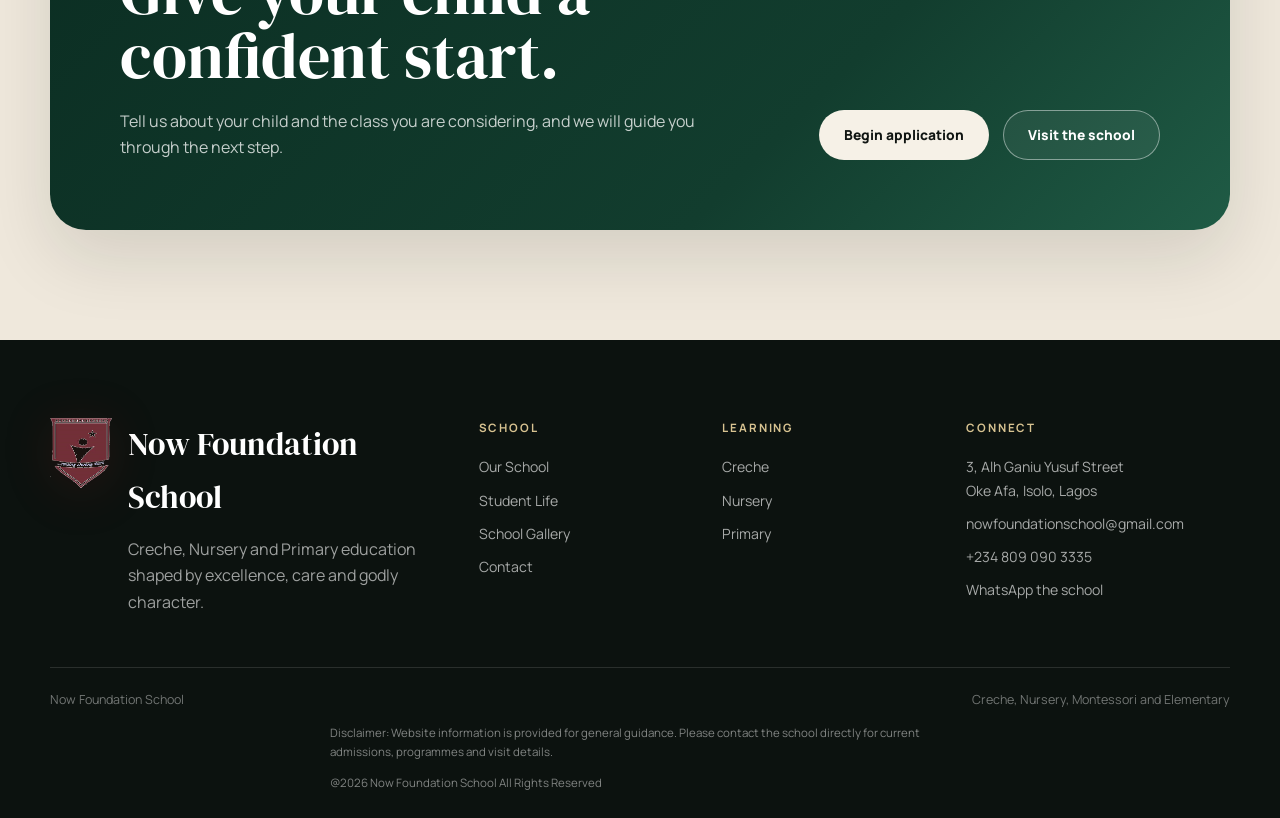
==== commit 8fade0c3: "2.1" ====
--- a/index.html
+++ b/index.html
@@ -3,9 +3,9 @@
 <head>
   <meta charset="utf-8">
   <meta name="viewport" content="width=device-width,initial-scale=1">
-  <meta name="description" content="NOW Foundation School provides child-centred Creche, Nursery and Primary education in Lagos.">
+  <meta name="description" content="Now Foundation School provides child-centred Creche, Nursery and Primary education in Lagos with a nuturing environment for children to learn grow and thrive.">
   <meta name="theme-color" content="#123d2e">
-  <title>NOW Foundation School | Creche, Nursery and Primary in Lagos</title>
+  <title>Now Foundation School | Creche, Nursery and Primary in Lagos</title>
   <link rel="stylesheet" href="assets/css/site.css">
   <link rel="icon" href="assets/images/logo-symbol.png" type="image/png">
 </head>
@@ -13,10 +13,10 @@
 <a class="skip-link" href="#main">Skip to main content</a>
 <header class="site-header">
   <div class="container nav-shell">
-    <a class="brand" href="index.html" aria-label="NOW Foundation School home">
-      <img class="brand-mark" src="assets/images/logo-symbol.png" alt="NOW Foundation School logo">
+    <a class="brand" href="index.html" aria-label="Now Foundation School home">
+      <img class="brand-mark" src="assets/images/logo-symbol.png" alt="Now Foundation School logo">
       <span class="brand-text">
-        <strong>NOW Foundation School</strong>
+        <strong>Now Foundation School</strong>
         <span>Creche • Nursery • Primary</span>
       </span>
     </a>
@@ -26,11 +26,10 @@
 </header>
 <main id="main">
 <section class="hero">
-  <div class="hero-media"><span class="media-slot" data-media-key="home_hero" aria-hidden="true"></span></div>
+  <div class="hero-media"><span class="media-slot" data-media-key="home_hero" aria-hidden="true"></span><div class="mobile-gate-verse"><strong class="gate-welcome">Welcome to Now Foundation School</strong><blockquote><p>&ldquo;Train up a child in the way he should go...&rdquo;</p><cite>Proverbs 22:6</cite></blockquote></div></div>
   <div class="container hero-copy">
-    <span class="kicker">Creche, Nursery and Primary</span>
-    <h1>A stronger foundation starts here.</h1>
-    <p>We nurture young learners with care, structure, faith and the confidence to grow well.</p>
+    <h1><span>Growing minds.</span><span>Strong foundations.</span></h1>
+    <p>Thoughtful teaching, steady care and strong character help each child grow with confidence.</p>
     <div class="actions"><a class="button button-primary" href="about.html">Explore our school</a><a class="button button-secondary" href="admissions.html">Start admission</a></div>
     <div class="hero-verse">
       <span>Proverbs 22:6</span>
@@ -45,7 +44,7 @@
     <div class="quote-panel">
       <div>
         <blockquote>Raising children to learn boldly, live wisely and shine with character.</blockquote>
-        <cite>NOW Foundation School Promise</cite>
+        <cite>Now Foundation School Promise</cite>
       </div>
       <p class="quote-note">From the first school experience to the primary years, we aim to keep learning warm, structured and purposeful.</p>
     </div>
@@ -147,9 +146,9 @@
 <footer class="site-footer">
   <div class="container footer-grid">
     <div class="footer-brand">
-      <img class="footer-mark" src="assets/images/logo-symbol.png" alt="NOW Foundation School logo">
+      <img class="footer-mark" src="assets/images/logo-symbol.png" alt="Now Foundation School logo">
       <div>
-        <h2>NOW Foundation School</h2>
+        <h2>Now Foundation School</h2>
         <p>Creche, Nursery and Primary education shaped by excellence, care and godly character.</p>
       </div>
     </div>
@@ -174,9 +173,9 @@
     </div>
   </div>
   <div class="container footer-bottom">
-    <span>NOW Foundation School</span>
+    <span>Now Foundation School</span>
     <span>Creche, Nursery, Montessori and Elementary</span>
-  </div>
+  </div><p class="footer-disclaimer">Disclaimer: Website information is provided for general guidance. Please contact the school directly for current admissions, programmes and visit details.</p><p class="footer-disclaimer">@2026 Now Foundation School All Rights Reserved</p>
 </footer>
 <script src="assets/js/site.js"></script>
 </body>
--- a/assets/css/site.css
+++ b/assets/css/site.css
@@ -40,6 +40,8 @@
 .skip-link{position:fixed;left:18px;top:-80px;z-index:999;background:var(--ink);color:var(--white);padding:12px 16px;border-radius:10px;transition:top .2s}
 .skip-link:focus{top:18px}
 .container{width:min(var(--max),calc(100% - 40px));margin-inline:auto}
+.cookie-consent{position:fixed;left:18px;bottom:18px;z-index:120;display:flex;align-items:center;justify-content:space-between;gap:24px;width:min(760px,calc(100% - 36px));padding:18px 20px;border:1px solid var(--line);border-radius:18px;background:rgba(255,253,248,.97);box-shadow:0 20px 55px rgba(16,21,18,.2)}
+.cookie-consent strong{display:block;font-size:.9rem}.cookie-consent p{color:var(--muted);font-size:.78rem;line-height:1.5;margin-top:3px}.cookie-consent .button{min-height:42px;padding-inline:18px;flex:0 0 auto}
 
 .site-header{position:sticky;top:0;z-index:80;background:rgba(255,253,248,.94);backdrop-filter:blur(16px);border-bottom:1px solid rgba(16,21,18,.08)}
 .nav-shell{height:78px;display:flex;align-items:center;justify-content:space-between;gap:28px}
@@ -63,13 +65,18 @@
 
 .hero{position:relative;min-height:730px;display:flex;align-items:flex-end;overflow:hidden;background:var(--forest-deep)}
 .hero-media{position:absolute;inset:0}
+.hero-media .mobile-gate-verse{display:none;position:absolute;z-index:1;top:24px;left:50%;transform:translateX(-50%);width:min(680px,calc(100% - 40px));padding:18px 24px;border-radius:14px;background:rgba(11,45,34,.84);color:var(--white);text-align:center;box-shadow:0 4px 16px #0002}
+.gate-welcome{display:block;font-size:clamp(1rem,2vw,1.35rem);font-weight:700;line-height:1.3;margin-bottom:10px}
+.hero .mobile-gate-verse p{margin:0;max-width:none;color:var(--white);font-family:'DM Serif Display',serif;font-size:1.45rem;line-height:1.3;text-shadow:none}
+.mobile-gate-verse cite{display:block;margin-top:6px;font-size:.75rem;font-style:normal;letter-spacing:.08em;color:var(--white)}
 .hero-media img{width:100%;height:100%;object-fit:cover;object-position:center 45%}
-.hero-media:after{content:'';position:absolute;inset:0;background:linear-gradient(90deg,rgba(6,25,19,.92) 0%,rgba(8,32,24,.73) 43%,rgba(8,32,24,.22) 76%,rgba(8,32,24,.06) 100%)}
-.hero-copy{position:relative;z-index:2;width:min(760px,100%);padding:150px 0 100px;color:var(--white)}
+.hero-media:after{content:'';position:absolute;inset:0;background:linear-gradient(90deg,rgba(6,25,19,.68) 0%,rgba(8,32,24,.42) 43%,rgba(8,32,24,.12) 76%,rgba(8,32,24,.02) 100%)}
+.hero-copy{position:relative;z-index:2;width:min(760px,100%);padding:170px 0 110px;color:var(--white)}
 .kicker{display:block;font-size:.74rem;text-transform:uppercase;letter-spacing:.18em;font-weight:800;color:#d9c390;margin-bottom:22px}
 .hero h1,.page-hero h1,.display{font-family:'DM Serif Display',serif;font-weight:400;letter-spacing:-.025em;line-height:.98}
-.hero h1{font-size:clamp(3.4rem,7vw,6.8rem);max-width:760px}
-.hero p{font-size:clamp(1rem,1.6vw,1.2rem);max-width:620px;color:rgba(255,255,255,.82);margin-top:22px}
+.hero h1{font-size:clamp(3.8rem,7.6vw,7.2rem);max-width:760px;text-wrap:balance;text-shadow:0 4px 24px rgba(0,0,0,.24)}
+.hero h1 span{display:block}
+.hero p{font-size:clamp(1rem,1.6vw,1.2rem);max-width:520px;color:rgba(255,255,255,.9);margin-top:26px;text-shadow:0 2px 12px rgba(0,0,0,.24)}
 .hero-verse{margin-top:28px;max-width:620px;padding:22px 24px;border-radius:22px;background:rgba(255,255,255,.09);border:1px solid rgba(255,255,255,.18);backdrop-filter:blur(10px)}
 .hero-verse span{display:block;font-size:.72rem;text-transform:uppercase;letter-spacing:.18em;color:#d9c390;font-weight:800;margin-bottom:10px}
 .hero-verse strong{display:block;font-family:'DM Serif Display',serif;font-size:clamp(1.35rem,2.1vw,2rem);line-height:1.2;font-weight:400}
@@ -228,6 +235,15 @@
 .editorial-copy li{padding-left:20px;position:relative;color:#4f5951}
 .editorial-copy li:before{content:'';position:absolute;left:0;top:.72em;width:7px;height:7px;border-radius:50%;background:var(--gold)}
 
+.leadership-section{background:var(--cream)}
+.leadership-list{display:grid;gap:28px}
+.leadership-profile{display:grid;grid-template-columns:minmax(220px,.72fr) 1.28fr;gap:56px;align-items:center;padding:26px 0;border-top:1px solid var(--line)}
+.leadership-profile:last-child{border-bottom:1px solid var(--line)}
+.leadership-portrait{width:min(100%,300px);aspect-ratio:1;border-radius:50%;overflow:hidden;border:8px solid var(--cream);box-shadow:0 14px 34px rgba(16,21,18,.16);justify-self:center}
+.leadership-portrait img{width:100%;height:100%;object-fit:cover}
+.leadership-copy h3{font-family:'DM Serif Display',serif;font-size:clamp(2rem,3.5vw,3.2rem);font-weight:400;line-height:1;margin-bottom:18px}
+.leadership-copy p{color:var(--muted);max-width:700px;margin-bottom:14px}
+
 .split-section{display:grid;grid-template-columns:1fr 1fr;gap:70px;align-items:center}
 .split-image{border-radius:var(--radius);overflow:hidden;min-height:560px;box-shadow:var(--shadow)}
 .split-image img{width:100%;height:560px;object-fit:cover}
@@ -288,6 +304,7 @@
 .footer-col a,.footer-col p{display:block;color:rgba(255,255,255,.64);font-size:.88rem;margin-bottom:10px}
 .footer-col a:hover{color:var(--white)}
 .footer-bottom{border-top:1px solid rgba(255,255,255,.12);padding-top:22px;display:flex;justify-content:space-between;gap:20px;color:rgba(255,255,255,.42);font-size:.78rem}
+.footer-disclaimer{margin-top:12px;color:rgba(255,255,255,.48);font-size:.72rem;max-width:620px}
 
 .reveal{opacity:0;transform:translateY(18px);transition:opacity .6s ease,transform .6s ease}
 .reveal.is-visible{opacity:1;transform:none}
@@ -317,9 +334,11 @@
   .main-nav a{padding:15px 4px;border-bottom:1px solid rgba(16,21,18,.08);font-size:.92rem}
   .main-nav a:after{display:none}
   .main-nav .nav-cta{margin-top:14px;border-bottom:0}
-  .hero{min-height:680px}.hero-copy{padding:130px 0 80px}.hero-media:after{background:linear-gradient(90deg,rgba(6,25,19,.92),rgba(8,32,24,.62))}
+  .hero{min-height:680px}.hero-copy{padding:150px 0 80px}.hero-media:after{background:linear-gradient(90deg,rgba(6,25,19,.58),rgba(8,32,24,.2))}
   .section,.home-intro{padding:82px 0}.section-head{display:block}.section-head p{margin-top:20px}
   .contact-grid{grid-template-columns:1fr}
+  .leadership-profile{grid-template-columns:1fr;gap:28px;padding:24px}
+  .leadership-portrait{width:min(100%,260px)}
   .footer-grid{grid-template-columns:1fr 1fr}.footer-brand{grid-column:1/-1}.footer-grid .footer-col:last-child{grid-column:auto}
 }
 
@@ -327,25 +346,83 @@
   .container{width:min(100% - 28px,var(--max))}
   .nav-shell{height:70px}.main-nav{inset:70px 0 auto 0}
   .brand{gap:10px}.brand-mark{width:36px}.brand strong{font-size:1.12rem}.brand-text span{font-size:.56rem}
-  .hero{min-height:620px}.hero h1{font-size:clamp(3rem,15vw,4.7rem)}.hero-copy{padding:110px 0 62px}
+  .hero{min-height:650px}.hero-media img{object-position:58% center}.hero h1{font-size:clamp(3rem,14vw,4.8rem);max-width:9ch;line-height:.94}.hero-copy{padding:150px 0 62px}.hero p{max-width:31ch;font-size:.98rem}
   .actions{flex-direction:column;align-items:stretch}.button{width:100%}
   .program-grid,.pillars,.admission-steps,.curriculum-grid,.form-grid,.footer-grid,.quick-links{grid-template-columns:1fr}
-  .program-card,.program-card:last-child{grid-column:auto;min-height:460px}
+  .program-card,.program-card:last-child{grid-column:auto;min-height:420px}
   .pillar{min-height:auto}.pillar h3{margin-top:28px}
   .day-image,.day-image .media-slot,.day-image img,.split-image,.split-image .media-slot,.split-image img{min-height:0;height:420px}
   .timeline-row{grid-template-columns:1fr;gap:8px}
   .gallery-grid{display:grid;grid-template-columns:1fr;grid-template-rows:repeat(5,250px)}.gallery-grid figure:first-child,.gallery-grid figure:last-child{grid-row:auto;grid-column:auto}
-  .gallery-card-grid{grid-template-columns:1fr}.gallery-card img{height:240px}.gallery-tab{padding:13px 15px}
+  .gallery-card-grid{grid-template-columns:1fr}.gallery-card img{height:220px}.gallery-tab{padding:13px 15px}
   .media-dialog-shell{padding:8px}.media-dialog-stage img,.media-dialog-stage video{max-height:68vh}
-  .cta-panel{padding:42px 26px;border-radius:26px}
+  .cta-panel{padding:38px 22px;border-radius:26px}.cta-panel h2{font-size:clamp(2.4rem,12vw,3.6rem)}
   .hero-verse,.quote-panel{padding:24px 22px}
   .floating-actions{right:12px;bottom:12px}
   .float-button{min-height:48px;min-width:48px}
   .page-hero{padding:80px 0 50px}.page-hero-image{height:320px}
-  .form-card{padding:24px}.form-note{padding:28px}
+  .form-card{padding:22px 18px}.form-note{padding:26px 22px}.field input,.field select,.field textarea{min-height:50px}
+  .leadership-profile{padding:20px}.leadership-copy h3{font-size:2.4rem}
   .footer-grid .footer-col:last-child{grid-column:auto}.footer-bottom{flex-direction:column}
-}
-
+  .cookie-consent{left:0;bottom:0;width:100%;border-radius:18px 18px 0 0;align-items:center;gap:12px;padding:14px}.cookie-consent p{font-size:.74rem}.cookie-consent .button{min-height:44px;padding-inline:16px}
+}
+
+/* Keep intrinsic media and long contact details inside narrow grid tracks. */
+.container > *, .form-grid > *, .footer-grid > *, .leadership-profile > *{min-width:0}
+.contact-card a,.footer-col a{overflow-wrap:anywhere}
+.footer-disclaimer{width:min(var(--max),calc(100% - 40px));margin-inline:auto}
+@media(max-width:1180px){
+  .menu-button{display:block;flex:0 0 46px}
+  .main-nav{position:absolute;inset:100% 0 auto;background:var(--paper);padding:12px 20px 20px;display:none;flex-direction:column;align-items:stretch;gap:0;max-height:calc(100dvh - 78px);overflow-y:auto;box-shadow:0 18px 30px #10151218}
+  .main-nav.is-open{display:flex}
+  .main-nav a{padding:12px 4px;min-height:44px;font-size:.9rem}
+  .main-nav a:after{display:none}
+  .main-nav .nav-cta{margin-top:8px;padding:12px 18px}
+}
+@media(max-width:640px){
+  .nav-shell{gap:10px}
+  .brand{min-width:0;gap:8px;flex:1}
+  .brand-text{min-width:0}.brand strong{font-size:clamp(.94rem,4.3vw,1.15rem)}
+  .brand-text span{font-size:.52rem;letter-spacing:.08em}
+  .brand-mark{width:30px}.menu-button{flex:0 0 44px}
+  .hero{display:flex;flex-direction:column;align-items:stretch;min-height:0;overflow:visible;background:var(--paper)}
+  .hero-media{position:relative;inset:auto;aspect-ratio:16/10;width:100%}
+  .hero-media img{object-position:center;object-fit:cover}.hero-media:after{display:none}
+  .hero-media .mobile-gate-verse{display:block;top:auto;transform:none;width:auto;left:16px;right:16px;bottom:14px;margin:0;padding:12px 16px;border-radius:12px}
+  .gate-welcome{font-size:clamp(.9rem,3.8vw,1.1rem);margin-bottom:8px}
+  .hero .mobile-gate-verse p{margin:0;max-width:none;color:var(--white);font-family:'DM Serif Display',serif;font-size:clamp(1.05rem,4.6vw,1.35rem);line-height:1.25;text-shadow:none}
+  .mobile-gate-verse cite{display:block;margin-top:6px;font-size:.7rem;font-style:normal;letter-spacing:.08em;color:var(--white)}
+  .hero-copy .hero-verse span,.hero-copy .hero-verse strong{display:none}
+  .hero-copy{width:calc(100% - 36px);padding:30px 0 38px;color:var(--ink)}
+  .hero h1{font-size:clamp(2.15rem,9.5vw,3.4rem);max-width:none;line-height:1.06;letter-spacing:-.035em;text-shadow:none}
+  .hero p{max-width:none;color:#4d5750;text-shadow:none;margin-top:18px;font-size:1rem}
+  .hero .actions{margin-top:24px;gap:10px}
+  .hero .button-primary{background:var(--forest);color:white}
+  .hero .button-secondary{border-color:var(--forest);color:var(--forest);background:transparent}
+  .hero-verse{margin-top:26px;padding:20px;background:var(--cream);border-color:var(--line)}
+  .hero-verse span{color:var(--gold-deep)}.hero-verse strong{font-size:1.35rem;line-height:1.3}.hero-verse p{font-size:.85rem;margin-top:10px}
+  .section,.home-intro{padding:52px 0}.section-head{margin-bottom:28px}
+  .display,.section-head h2,.page-hero h1,.split-copy h2,.editorial-copy h2,.video-feature-copy h2{font-size:clamp(2rem,8.5vw,2.75rem);line-height:1.12;overflow-wrap:break-word}
+  .page-hero{padding:36px 0}.page-hero-grid{gap:28px}.page-hero p{font-size:1rem;margin-top:18px}
+  .page-hero-image{height:auto;aspect-ratio:4/3}.page-hero-image img{object-position:center 30%}
+  .intro-grid,.split-section,.day-layout,.editorial,.form-shell,.faq-wrap,.video-feature{gap:28px}
+  .day-image,.day-image .media-slot,.day-image img,.split-image,.split-image .media-slot,.split-image img{height:330px}
+  .program-card-content{padding:24px}.pillar{padding:24px}.contact-card{padding:24px 20px}
+  .leadership-profile{padding:28px 0;gap:24px}.leadership-copy h3{font-size:2rem;line-height:1.12}.leadership-portrait{width:220px}
+  .field input,.field select,.field textarea{width:100%;min-width:0;font-size:16px}
+  .video-feature-media video{aspect-ratio:auto;max-height:65dvh}
+  .gallery-filter{min-height:44px}.gallery-filters{gap:6px}
+  .home-video-preview{width:100%;padding-right:12px}.home-gallery-actions{gap:14px}
+  .site-footer{padding:44px 0 110px}.footer-grid{gap:28px;padding-bottom:30px}
+  .footer-brand{gap:12px}.footer-mark{width:42px;flex-shrink:0}.footer-brand h2{font-size:1.6rem;line-height:1.2}
+  .footer-col a{min-height:44px;margin-bottom:0;padding:10px 0}.footer-bottom{gap:8px}
+  .footer-disclaimer{width:calc(100% - 28px);font-size:.78rem;color:#ffffffa6}
+  .cookie-consent{gap:12px;padding:14px 16px max(14px,env(safe-area-inset-bottom));max-height:40dvh;overflow:auto}
+  .cookie-consent>div{min-width:0;flex:1}.cookie-consent .button{width:auto;flex:0 0 auto}
+  .floating-actions{display:flex;gap:8px;bottom:max(10px,env(safe-area-inset-bottom));right:12px}
+  .float-button{min-height:44px;box-shadow:0 4px 14px #0002}
+  body:has(.cookie-consent) .floating-actions{display:none}
+}
 @media(prefers-reduced-motion:reduce){
   *{scroll-behavior:auto!important;transition:none!important;animation:none!important}
   .reveal{opacity:1;transform:none}
